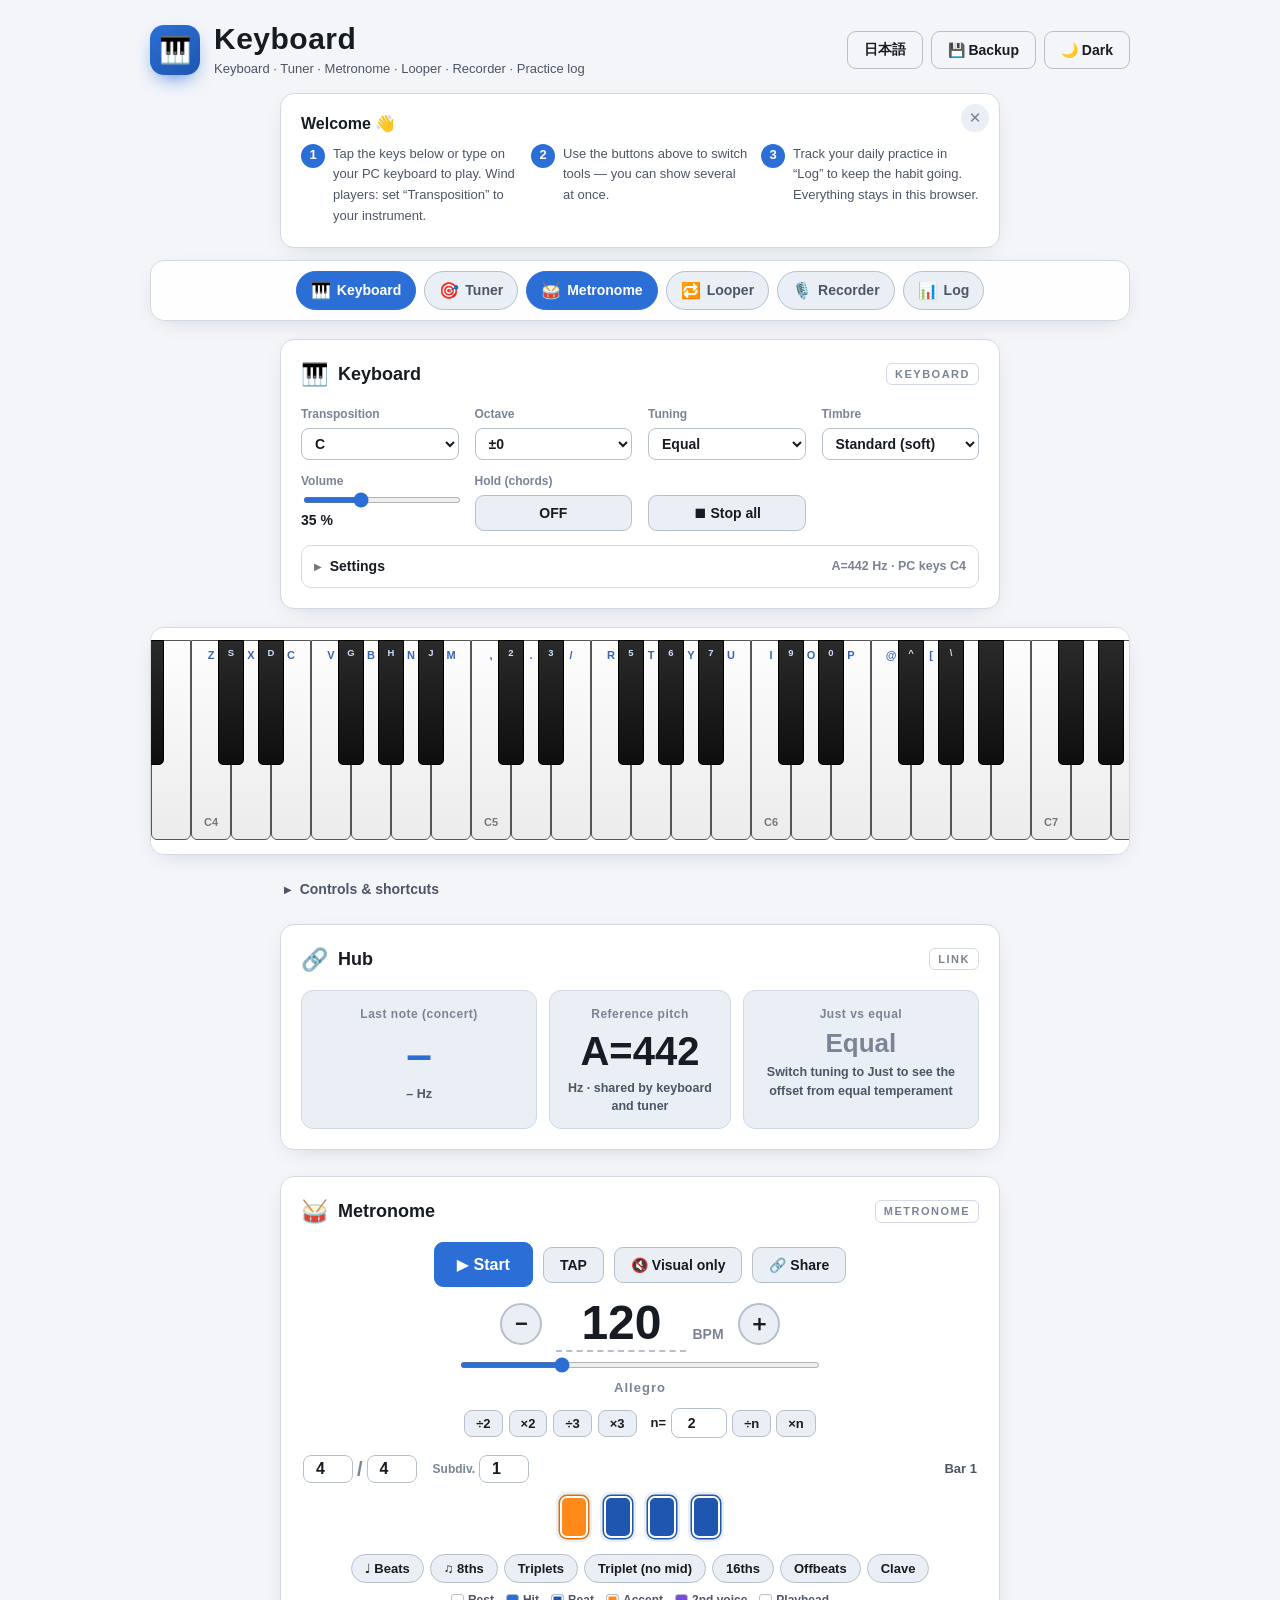
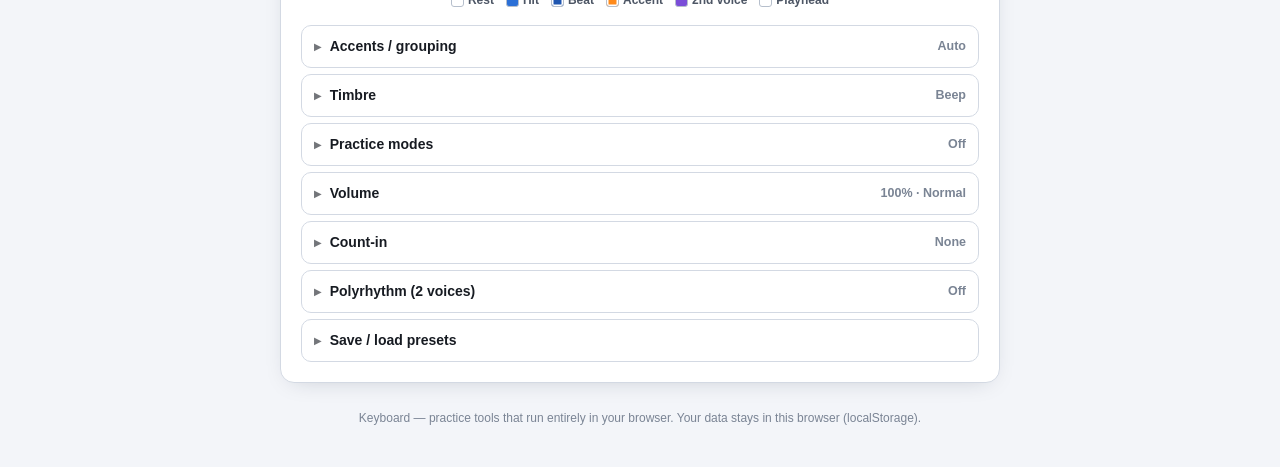
==== index.html @ b7467846 "Add first-run guide Co-Authored-By: Claude Opus 5 <noreply@anthropic.com>" ====
<!DOCTYPE html>
<html lang="ja">
<head>
<meta charset="UTF-8">
<meta name="viewport" content="width=device-width, initial-scale=1.0">
<title>Keyboard — 鍵盤・チューナー・メトロノーム 練習ツール</title>
<meta name="description" content="ブラウザだけで使える音楽練習ツール。鍵盤・チューナー・多機能メトロノーム・伴奏ループ・録音・練習記録がひとつに。">
<meta name="theme-color" content="#2b6fd6">
<link rel="manifest" href="manifest.json">
<link rel="icon" href="icon-192.png" type="image/png">
<link rel="apple-touch-icon" href="icon-192.png">
<meta name="apple-mobile-web-app-capable" content="yes">
<meta name="apple-mobile-web-app-title" content="Keyboard">
<!-- OGP：公開時は og:image / og:url を絶対URLに書き換えてください -->
<meta property="og:type" content="website">
<meta property="og:title" content="Keyboard — 鍵盤・チューナー・メトロノーム 練習ツール">
<meta property="og:description" content="ブラウザだけで使える音楽練習ツール。鍵盤・チューナー・多機能メトロノーム・伴奏ループ・録音・練習記録がひとつに。">
<meta property="og:image" content="og-image.png">
<meta name="twitter:card" content="summary_large_image">
<link rel="stylesheet" href="style.css">
<script src="i18n.js"></script>
</head>
<body>

<header class="app-head">
  <div class="brand">
    <div class="brand-mark">🎹</div>
    <div>
      <h1 class="brand-name">Keyboard</h1>
      <p class="brand-sub">鍵盤 · チューナー · メトロノーム · 伴奏ループ · 録音 · 練習記録</p>
    </div>
  </div>
  <div class="head-actions">
    <button id="langBtn" class="btn ghost" title="Language / 言語">EN</button>
    <button id="backupBtn" class="btn ghost" title="データの書き出し / 読み込み">💾 バックアップ</button>
    <button id="themeBtn" class="btn ghost" title="ライト / ダーク切替">🌙 テーマ</button>
  </div>
</header>

<dialog id="backupDlg" class="dlg">
  <div class="card-title"><span class="ico">💾</span>バックアップ</div>
  <p class="desc">設定・プリセット・伴奏ループ・練習記録・日記をJSONファイルに書き出し／読み込みできます。別のブラウザや端末への引っ越しに。<br>（録音した音声ファイルは含まれません）</p>
  <div class="row">
    <button id="bkExport" class="btn primary">⬇ 書き出し（JSON）</button>
    <label class="btn">⬆ 読み込み<input type="file" id="bkImport" accept="application/json,.json" hidden></label>
  </div>
  <p class="note" id="bkStatus"></p>
  <div class="row" style="justify-content:flex-end;margin-top:6px"><button id="bkClose" class="cbtn">閉じる</button></div>
</dialog>

<section class="card welcome" id="welcome" hidden>
  <button class="welcome-x" id="welcomeClose" title="閉じる">✕</button>
  <div class="welcome-title">はじめまして 👋</div>
  <div class="welcome-steps">
    <div class="welcome-step"><b>1</b><span>下の鍵盤を押すか、PCのキーを叩くと音が鳴ります。管楽器の人は「移調（管）」を自分の楽器に。</span></div>
    <div class="welcome-step"><b>2</b><span>上のボタンでツールを切り替え。複数を同時に表示できます。</span></div>
    <div class="welcome-step"><b>3</b><span>「記録」で毎日の練習を残すと、続けやすくなります。データはこのブラウザの中だけに保存されます。</span></div>
  </div>
</section>

<nav class="toolbar" id="tabbar" aria-label="表示するツール" title="複数のツールを同時に表示できます">
  <button class="tab active" data-tab="play"><span class="tab-ico">🎹</span>鍵盤</button>
  <button class="tab" data-tab="tune"><span class="tab-ico">🎯</span>チューナー</button>
  <button class="tab active" data-tab="metro"><span class="tab-ico">🥁</span>メトロノーム</button>
  <button class="tab" data-tab="loop"><span class="tab-ico">🔁</span>伴奏ループ</button>
  <button class="tab" data-tab="rec"><span class="tab-ico">🎙️</span>録音</button>
  <button class="tab" data-tab="track"><span class="tab-ico">📊</span>記録</button>
</nav>

<!-- ===================== 鍵盤 ===================== -->
<section class="tabpane active" data-pane="play">

  <div class="card">
    <div class="card-title"><span class="ico">🎹</span>鍵盤<span class="card-tag">Keyboard</span></div>
    <div class="controls">
      <div class="ctrl">
        <label for="transpose">移調（管）</label>
        <select id="transpose">
          <option value="0">C 管</option>
          <option value="-1">B 管</option>
          <option value="-2">Bb 管</option>
          <option value="-3">A 管</option>
          <option value="-4">Ab 管</option>
          <option value="-5">G 管</option>
          <option value="-6">F# 管</option>
          <option value="5">F 管</option>
          <option value="4">E 管</option>
          <option value="3">Eb 管</option>
          <option value="2">D 管</option>
          <option value="1">Db 管</option>
        </select>
      </div>
      <div class="ctrl">
        <label for="oct">オクターブ</label>
        <select id="oct">
          <option value="2">+2</option>
          <option value="1">+1</option>
          <option value="0" selected>±0</option>
          <option value="-1">−1</option>
          <option value="-2">−2</option>
        </select>
      </div>
      <div class="ctrl">
        <label for="temperament">音律</label>
        <select id="temperament">
          <option value="equal">平均律</option>
          <option value="just">純正律</option>
        </select>
      </div>
      <div class="ctrl" id="rootCtrl" hidden>
        <label>主音</label>
        <button id="rootBtn" class="btn">C</button>
      </div>
      <div class="ctrl">
        <label for="timbreSel">音色</label>
        <select id="timbreSel"></select>
      </div>
      <div class="ctrl">
        <label for="vol">音量</label>
        <input type="range" id="vol" min="0" max="100" step="1" value="35">
        <span class="val"><span id="volVal">35</span> %</span>
      </div>
      <div class="ctrl">
        <label>保持（和音）</label>
        <button id="holdBtn" class="btn">OFF</button>
      </div>
      <div class="ctrl">
        <label>&nbsp;</label>
        <button id="stopBtn" class="btn">⏹ 全部止める</button>
      </div>
    </div>

    <details class="sec" style="margin-top:14px">
      <summary>設定<span class="sec-sum" id="kbSettingSum"></span></summary>
      <div class="sec-body">
        <div class="controls">
          <div class="ctrl">
            <label for="pitch">基準ピッチ A</label>
            <input type="range" id="pitch" min="415" max="466" step="1" value="442">
            <span class="val"><span id="pitchVal">442</span> Hz</span>
          </div>
          <div class="ctrl">
            <label>鍵盤の大きさ</label>
            <div class="m-chips" id="keySize" style="justify-content:flex-start">
              <button class="chip" data-kw="30">小</button>
              <button class="chip sel" data-kw="40">中</button>
              <button class="chip" data-kw="50">大</button>
            </div>
          </div>
          <div class="ctrl">
            <label>PCキーの高さ（← →）</label>
            <div class="pc-shift">
              <button id="pcDown" class="btn">◀</button>
              <span class="val" id="pcBase">C4</span>
              <button id="pcUp" class="btn">▶</button>
            </div>
          </div>
          <div class="ctrl">
            <label>MIDI キーボード</label>
            <button id="midiBtn" class="btn">🎛 接続</button>
            <span class="midi-status" id="midiStatus"></span>
          </div>
        </div>
      </div>
    </details>
  </div>

  <div class="keyboard-wrap">
    <div class="keyboard" id="keyboard"></div>
  </div>

  <details class="help">
    <summary>操作方法とショートカット</summary>
    <div class="help-body">
      音域 A0〜C8。押した鍵は記譜音、鳴るのは選んだ管の実音。各鍵の上の文字＝PCキー。<br>
      <kbd>←</kbd><kbd>→</kbd> 1オクターブ移動　<kbd>↑</kbd><kbd>↓</kbd> 半音移動　<kbd>Space</kbd> サステイン　タッチは複数指で同時発音<br>
      <kbd>Enter</kbd> メトロノーム開始/停止　<kbd>Shift</kbd>+<kbd>Enter</kbd> タップ　<kbd>Shift</kbd>+<kbd>↑↓</kbd> テンポ±1　<kbd>Shift</kbd>+<kbd>←→</kbd> テンポ±10　<kbd>Shift</kbd>+<kbd>R</kbd> 録音<br>
      ※PCキーボードは同時押しの数に上限があります。クラスターは保持モードかスペースで。
    </div>
  </details>

  <div class="card">
    <div class="card-title"><span class="ico">🔗</span>練習ハブ<span class="card-tag">Link</span></div>
    <div class="hub-tiles">
      <div class="hub-tile hub-tile-note">
        <div class="hub-lab">いま弾いた音（実音）</div>
        <div class="hub-big" id="hubNote">–</div>
        <div class="hub-sub"><span id="hubHz">–</span> Hz</div>
      </div>
      <div class="hub-tile">
        <div class="hub-lab">基準ピッチ</div>
        <div class="hub-big">A=<span id="hubA">442</span></div>
        <div class="hub-sub">Hz ・ 鍵盤とチューナーで共通</div>
      </div>
      <div class="hub-tile hub-tile-cents" id="hubCentsTile">
        <div class="hub-lab">純正律 → 平均律との差</div>
        <div class="hub-big" id="hubCentsVal">平均律</div>
        <div class="hub-sub" id="hubCentsSub">音律を純正律にすると、平均律との差をここに表示</div>
      </div>
    </div>
  </div>

</section>

<!-- ===================== チューナー ===================== -->
<section class="tabpane" data-pane="tune">
  <div class="card">
    <div class="card-title"><span class="ico">🎯</span>チューナー<span class="card-tag">Tuner</span></div>
    <div class="row center">
      <button id="tunerBtn" class="btn big primary">🎤 チューナー開始</button>
      <span id="tunerStatus" class="status"></span>
    </div>

    <div class="tuner-display" id="tunerDisplay" hidden style="margin-top:14px">
      <div class="lcd">
        <div class="lcd-top">
          <span class="lcd-flat" id="tFlat">♭</span>
          <span class="lcd-note-wrap">
            <span class="lcd-note" id="tNote">–</span><span class="lcd-oct" id="tOct"></span>
          </span>
          <span class="lcd-sharp" id="tSharp">♯</span>
        </div>

        <div class="lcd-meter">
          <svg viewBox="0 0 300 165" aria-hidden="true">
            <line class="tick major" data-c="-50" x1="54.7" y1="95.0" x2="39.1" y2="86.0"/>
            <line class="tick" data-c="-45" x1="54.5" y1="80.6" x2="46.4" y2="74.8"/>
            <line class="tick" data-c="-40" x1="62.3" y1="71.0" x2="54.9" y2="64.4"/>
            <line class="tick" data-c="-35" x1="71.0" y1="62.3" x2="64.4" y2="54.9"/>
            <line class="tick" data-c="-30" x1="80.6" y1="54.5" x2="74.8" y2="46.4"/>
            <line class="tick major" data-c="-25" x1="95.0" y1="54.7" x2="86.0" y2="39.1"/>
            <line class="tick" data-c="-20" x1="102.0" y1="42.2" x2="97.9" y2="33.1"/>
            <line class="tick" data-c="-15" x1="113.5" y1="37.8" x2="110.4" y2="28.3"/>
            <line class="tick" data-c="-10" x1="125.5" y1="34.6" x2="123.4" y2="24.8"/>
            <line class="tick" data-c="-5" x1="137.7" y1="32.6" x2="136.6" y2="22.7"/>
            <line class="tick center" data-c="0" x1="150.0" y1="40.0" x2="150.0" y2="22.0"/>
            <line class="tick" data-c="5" x1="162.3" y1="32.6" x2="163.4" y2="22.7"/>
            <line class="tick" data-c="10" x1="174.5" y1="34.6" x2="176.6" y2="24.8"/>
            <line class="tick" data-c="15" x1="186.5" y1="37.8" x2="189.6" y2="28.3"/>
            <line class="tick" data-c="20" x1="198.0" y1="42.2" x2="202.1" y2="33.1"/>
            <line class="tick major" data-c="25" x1="205.0" y1="54.7" x2="214.0" y2="39.1"/>
            <line class="tick" data-c="30" x1="219.4" y1="54.5" x2="225.2" y2="46.4"/>
            <line class="tick" data-c="35" x1="229.0" y1="62.3" x2="235.6" y2="54.9"/>
            <line class="tick" data-c="40" x1="237.7" y1="71.0" x2="245.1" y2="64.4"/>
            <line class="tick" data-c="45" x1="245.5" y1="80.6" x2="253.6" y2="74.8"/>
            <line class="tick major" data-c="50" x1="245.3" y1="95.0" x2="260.9" y2="86.0"/>

            <text class="lcd-scalelabel" x="28.8" y="83.0" text-anchor="middle">-50</text>
            <text class="lcd-scalelabel" x="80.0" y="31.8" text-anchor="middle">-25</text>
            <text class="lcd-scalelabel" x="150.0" y="13.0" text-anchor="middle">0</text>
            <text class="lcd-scalelabel" x="220.0" y="31.8" text-anchor="middle">+25</text>
            <text class="lcd-scalelabel" x="271.2" y="83.0" text-anchor="middle">+50</text>

            <!-- 純正律マーカー：長3度(-13.7¢) / 短3度(+15.6¢) -->
            <polygon class="lcd-tri" points="113.0,24.3 116.0,13.4 104.5,16.8"/>
            <polygon class="lcd-tri" points="192.2,26.0 200.9,18.8 189.6,14.9"/>
            <text class="lcd-trilabel" x="99" y="10" text-anchor="middle">3</text>
            <text class="lcd-trilabel" x="205" y="12" text-anchor="middle">♭3</text>

            <line class="lcd-needle" id="tNeedle" x1="150" y1="150" x2="150" y2="46"
                  style="transform-origin:150px 150px; transform:rotate(0deg);"/>
            <circle class="lcd-pivot" cx="150" cy="150" r="5.5"/>
          </svg>
        </div>

        <div class="lcd-zero" id="tZero">▲</div>

        <div class="lcd-bottom">
          <span class="lcd-cents" id="tCents">±0¢</span>
          <span class="lcd-hz" id="tHz">– Hz</span>
          <span class="lcd-ref">A=<span id="tRef">442</span></span>
        </div>
      </div>
    </div>

    <div class="drone" title="実音（コンサートピッチ・現在の音律）で鳴り続けます。マイクと併用するときはイヤホン推奨">
      <span class="sub-label">ドローン</span>
      <select id="drNote">
        <option value="0">C</option><option value="1">Db</option><option value="2">D</option><option value="3">Eb</option>
        <option value="4">E</option><option value="5">F</option><option value="6">F#</option><option value="7">G</option>
        <option value="8">Ab</option><option value="9" selected>A</option><option value="10">Bb</option><option value="11">B</option>
      </select>
      <select id="drOct">
        <option value="2">2</option><option value="3">3</option><option value="4" selected>4</option><option value="5">5</option><option value="6">6</option>
      </select>
      <button id="drBtn" class="btn">▶ ドローン</button>
      <input type="range" id="drVol" min="0" max="100" value="30" style="width:90px" aria-label="ドローン音量"><span id="drVolVal" class="num sub-label">30%</span>
    </div>

    <details class="sec" id="ltSec" style="margin-top:14px">
      <summary>ロングトーン練習<span class="sec-sum" id="ltSum">オフ</span></summary>
      <div class="sec-body">
        <div class="row">
          <button id="ltBtn" class="btn">▶ ロングトーン計測</button>
          <label class="check">合格範囲 ±<input type="number" id="ltTol" class="m-num sm" min="1" max="30" value="5">¢</label>
        </div>
        <div class="lt-live">
          <div class="lt-stat"><div class="lt-lab">音</div><div class="lt-val" id="ltNote">–</div></div>
          <div class="lt-stat"><div class="lt-lab">保持</div><div class="lt-val"><span id="ltDur">0.0</span><small>秒</small></div></div>
          <div class="lt-stat"><div class="lt-lab">範囲内</div><div class="lt-val"><span id="ltIn">0.0</span><small>秒</small></div></div>
          <div class="lt-stat"><div class="lt-lab">安定度</div><div class="lt-val"><span id="ltPct">–</span><small>%</small></div></div>
        </div>
        <canvas id="ltCanvas" class="lt-canvas" height="150"></canvas>
        <p class="note">音を伸ばすと自動で計測、音が切れると1回分として記録（1秒未満は無視）。</p>
        <div class="row" style="justify-content:space-between;margin-top:12px">
          <span class="section-title" style="margin:0">最近の結果</span>
          <button id="ltClear" class="cbtn">結果を消す</button>
        </div>
        <div class="lt-list" id="ltList"></div>
      </div>
    </details>
  </div>
</section>

<!-- ===================== メトロノーム ===================== -->
<section class="tabpane active" data-pane="metro">
  <div class="card">
    <div class="card-title"><span class="ico">🥁</span>メトロノーム<span class="card-tag">Metronome</span></div>
    <div class="row center">
      <button id="metroBtn" class="btn big primary">▶ 開始</button>
      <button id="tapBtn" class="btn">TAP</button>
      <button id="muteBtn" class="btn" title="音を消してプレイヘッドだけ表示">🔇 視覚のみ</button>
      <button id="shareBtn" class="btn" title="テンポ・拍子・リズムをURLにして共有">🔗 共有</button>
    </div>

    <div class="m-top">
      <div class="m-tempo-wrap">
        <button class="mbtn" id="tempoDown" aria-label="テンポを下げる">−</button>
        <div class="m-tempo">
          <input type="number" id="mTempoIn" min="0.01" max="100000" step="0.01" value="120" class="m-tempo-input" aria-label="テンポ">
          <small>BPM</small>
        </div>
        <button class="mbtn" id="tempoUp" aria-label="テンポを上げる">＋</button>
      </div>
      <input type="range" id="tempoSlider" min="15" max="400" value="120" aria-label="テンポスライダー">
      <div class="m-tempo-name" id="mTempoName">Allegro</div>
      <div class="m-calc">
        <button class="cbtn" data-mul="0.5">÷2</button>
        <button class="cbtn" data-mul="2">×2</button>
        <button class="cbtn" data-mul="0.333333">÷3</button>
        <button class="cbtn" data-mul="3">×3</button>
        <span class="m-calc-custom">
          n=<input type="number" id="calcN" min="0.01" max="100" step="0.01" value="2" class="m-num sm">
          <button class="cbtn" id="calcDiv">÷n</button>
          <button class="cbtn" id="calcMul">×n</button>
        </span>
      </div>
    </div>

    <div class="mg-head">
      <span class="mg-sig">
        <input type="number" id="beatN" min="1" max="64" value="4" class="m-num sm" aria-label="拍子（分子）"><span class="m-slash">/</span>
        <input type="number" id="beatD" min="1" max="64" value="4" class="m-num sm" aria-label="拍子（分母）">
        <span class="mg-sub">分割 <input type="number" id="subSel" min="1" max="32" value="1" class="m-num sm" aria-label="1拍の分割"></span>
      </span>
      <span class="mg-barcount" id="mgBar">小節 1</span>
    </div>
    <div class="m-grid" id="mGrid" title="セルをタップ：休み → 鳴る → アクセント → 休み"></div>
    <div class="m-grid m-grid-poly" id="mGridPoly" hidden></div>
    <div class="m-chips" id="mChips">
      <button class="chip" data-p="beat">♩ 拍のみ</button>
      <button class="chip" data-p="eighth">♫ 8分</button>
      <button class="chip" data-p="triplet">3連</button>
      <button class="chip" data-p="tripletmid">3連中抜き</button>
      <button class="chip" data-p="sixteenth">16分</button>
      <button class="chip" data-p="offbeat">裏打ち</button>
      <button class="chip" data-p="clave">シンコペ</button>
    </div>
    <div class="mg-legend">
      <span><i class="lg-off"></i>休み</span>
      <span><i class="lg-on"></i>鳴る</span>
      <span><i class="lg-head"></i>拍頭</span>
      <span><i class="lg-acc"></i>アクセント</span>
      <span><i class="lg-poly"></i>第2声</span>
      <span><i class="lg-play"></i>再生位置</span>
    </div>

    <div class="sec-list">
      <details class="sec">
        <summary>アクセント / 変拍子<span class="sec-sum" id="sumAccent">自動</span></summary>
        <div class="sec-body">
          <div class="row center">
            <span class="sub-label">グルーピング</span>
            <input type="text" id="groupIn" placeholder="例: 3+2+2" class="m-text">
            <button class="cbtn" id="groupApply">適用</button>
          </div>
          <p class="note">数字を + でつなぐと、その拍数ごとの頭がアクセントになります（合計＝拍子の分子）。</p>
        </div>
      </details>

      <details class="sec">
        <summary>音色<span class="sec-sum" id="sumSound">ビープ</span></summary>
        <div class="sec-body">
          <div class="row center"><label>音色 <select id="voiceSel"></select></label></div>
        </div>
      </details>

      <details class="sec">
        <summary>練習モード<span class="sec-sum" id="sumPractice">オフ</span></summary>
        <div class="sec-body">
          <div class="row center">
            <label>ギャップ（無音小節）
              <select id="gapSel">
                <option value="off" selected>なし</option>
                <option value="alt">1小節おきに無音</option>
                <option value="31">3小節鳴らして1小節無音</option>
                <option value="rand">ランダム無音</option>
              </select>
            </label>
          </div>
          <div class="row center">
            <label class="check"><input type="checkbox" id="trainerOn"> テンポトレーナー：</label>
            <input type="number" id="trainerBars" min="1" max="32" value="4" class="m-num sm"><span class="m-unit">小節ごとに</span>
            <input type="number" id="trainerStep" min="1" max="20" value="5" class="m-num sm"><span class="m-unit">BPM 上げる</span>
          </div>
        </div>
      </details>

      <details class="sec">
        <summary>音量<span class="sec-sum" id="sumVol">100%</span></summary>
        <div class="sec-body">
          <div class="vb-row" data-k="master">
            <span class="vb-swatch vb-master">◎</span>
            <span class="vb-name">全体</span>
            <input type="range" id="volSlider" min="0" max="200" value="100">
            <span id="mVolVal" class="vb-val">100%</span>
          </div>
          <div class="row center" style="margin-top:12px"><span class="sub-label">アクセント・拍・分割のバランス</span></div>
          <div class="m-chips" id="vbPresets" style="margin-top:6px">
            <button class="chip sel" data-vp="normal">標準</button>
            <button class="chip" data-vp="flat">フラット</button>
            <button class="chip" data-vp="accent">アクセント強調</button>
            <button class="chip" data-vp="subq">裏を弱く</button>
          </div>
        </div>
      </details>

      <details class="sec">
        <summary>カウントイン<span class="sec-sum" id="sumCount">なし</span></summary>
        <div class="sec-body">
          <div class="row center">
            <label class="check"><input type="checkbox" id="countInOn"> 開始前に</label>
            <input type="number" id="countInBars" min="1" max="4" value="1" class="m-num sm"><span class="m-unit">小節カウントする</span>
          </div>
        </div>
      </details>

      <details class="sec">
        <summary>ポリリズム（2声）<span class="sec-sum" id="sumPoly">オフ</span></summary>
        <div class="sec-body">
          <div class="row center">
            <label class="check"><input type="checkbox" id="polyOn"> 第2声を重ねる</label>
            <span class="sub-label">1拍を</span>
            <input type="number" id="polyDiv" min="1" max="32" value="3" class="m-num sm"><span class="m-unit">等分</span>
            <span class="m-poly-hint" id="polyHint">→ 3 : 1</span>
          </div>
          <p class="note">例：3:2 なら分割を2、第2声を3に。</p>
        </div>
      </details>

      <details class="sec">
        <summary>設定の保存・呼び出し<span class="sec-sum" id="sumPreset"></span></summary>
        <div class="sec-body">
          <div class="row center">
            <input type="text" id="presetName" placeholder="プリセット名" class="m-text">
            <button class="cbtn" id="presetSave">保存</button>
          </div>
          <div class="preset-list" id="presetList"></div>
          <p class="note" id="presetNote">テンポ・拍子・グリッド・音色・音量・各モードをまとめて保存します。</p>
        </div>
      </details>
    </div>
  </div>
</section>

<!-- ===================== 伴奏ループ ===================== -->
<section class="tabpane" data-pane="loop">
  <div class="card">
    <div class="card-title"><span class="ico">🔁</span>伴奏ループ<span class="card-tag">Loop</span></div>

    <div class="row">
      <button id="lpRecBtn" class="btn big primary">● 録音</button>
      <button id="lpDubBtn" class="btn big" disabled title="再生しながら次のループ頭から1周ぶん録音し、別トラックとして重ねます">＋ 重ね録り</button>
      <button id="lpPlayBtn" class="btn big" disabled>▶ ループ再生</button>
      <button id="lpClearBtn" class="cbtn" disabled>クリア</button>
    </div>
    <div class="row" style="margin-top:10px">
      <label class="check">長さ <input type="number" id="lpBars" min="1" max="32" value="4" class="m-num sm"><span class="m-unit">小節</span></label>
      <label class="check">拍子 <span id="lpSig" class="lp-sig">4/4</span></label>
      <label class="check"><input type="checkbox" id="lpCountIn" checked> カウントイン</label>
      <label class="check"><input type="checkbox" id="lpMetroOn" checked> リズムも鳴らす</label>
    </div>

    <div class="lp-status" id="lpStatus">メトロノームのテンポで鍵盤を弾いて記録し、ループ再生します。テンポは後から変えられます。</div>
    <div class="lp-meter"><div class="lp-meter-fill" id="lpMeter"></div><span class="lp-meter-lab" id="lpMeterLab"></span></div>
    <div class="lp-tracks" id="lpTracks"></div>

    <details class="sec" style="margin-top:14px">
      <summary>保存・呼び出し</summary>
      <div class="sec-body">
        <div class="lp-save-row">
          <input type="text" id="lpSaveName" placeholder="名前を付けて保存（例：Cメジャー 4小節）" class="m-text">
          <button class="cbtn" id="lpSaveBtn" disabled>保存</button>
        </div>
        <div class="preset-list" id="lpSaveList"></div>
      </div>
    </details>
  </div>
</section>

<!-- ===================== 録音 ===================== -->
<section class="tabpane" data-pane="rec">
  <div class="card">
    <div class="card-title"><span class="ico">🎙️</span>録音<span class="card-tag">Record</span></div>
    <div class="row">
      <button id="recBtn" class="btn big primary">● 録音開始</button>
      <span id="recTime" class="rec-time">00:00</span>
      <label class="check"><input type="checkbox" id="recMic" checked> マイク</label>
      <label class="check"><input type="checkbox" id="recApp" checked> アプリ音</label>
    </div>
    <p class="note" id="recNote">録音はこのブラウザ内に保存され、リロードしても残ります。</p>
    <div class="rec-list" id="recList"></div>
  </div>
</section>

<section class="tabpane" data-pane="track">

  <!-- ===== 今日 ===== -->
  <div class="card">
    <div class="card-title"><span class="ico">📊</span>練習記録<span class="card-tag">Today</span></div>

    <div class="lg-next" id="lgNextBox" hidden>
      <span class="lg-next-lab">前回の課題</span>
      <span class="lg-next-text" id="lgNextText"></span>
      <button class="cbtn" id="lgNextToMenu">メニューに入れる</button>
    </div>

    <div class="lg-today">
      <div class="goal-ring">
        <svg viewBox="0 0 120 120" aria-hidden="true">
          <defs>
            <linearGradient id="goalGrad" x1="0" y1="0" x2="1" y2="1">
              <stop offset="0" stop-color="#2b6fd6"/>
              <stop offset="1" stop-color="#1e9e57"/>
            </linearGradient>
          </defs>
          <circle class="gr-bg" cx="60" cy="60" r="52"/>
          <circle class="gr-min" id="goalMinArc" cx="60" cy="60" r="52"/>
          <circle class="gr-fg" id="goalArc" cx="60" cy="60" r="52"/>
          <line class="gr-mark" id="goalMinMark" x1="60" y1="3" x2="60" y2="13"/>
        </svg>
        <div class="goal-center">
          <div class="goal-today"><span id="logToday">0</span></div>
          <div class="goal-unit">分 / 今日</div>
          <div class="goal-of">目標 <span id="goalShow">30</span>分</div>
        </div>
      </div>
      <div class="lg-side">
        <div id="cheer" class="cheer"></div>
        <div class="lg-line">
          🔥 <b id="logStreak">0</b>日連続 ・ 今週 <b id="lgWeekOf">0/5日</b>
          <span class="lg-line-sub">・ <span id="lgWeekStreak">0</span>週連続 ・ 最低ライン <span id="minGoalShow">5</span>分 ・ 通算 <span id="logTotal">0</span>分</span>
        </div>
        <div class="lg-timer">
          <button id="logBtn" class="btn big primary">▶ 練習開始</button>
          <span id="logElapsed" class="rec-time">00:00</span>
          <span id="lgCurName" class="lg-curname"></span>
          <select id="lgCurItem" hidden><option value="">（項目なし）</option></select>
        </div>
        <div class="lg-links">
          <button id="logManual" class="lnk">手動で分を追加</button>
          <button id="lgRestBtn" class="lnk" title="週に1回まで。連続記録が途切れません">今日は休息日にする</button>
        </div>
      </div>
    </div>

    <!-- 今日のメニュー -->
    <div class="lg-sec-head">
      <span class="lg-sec-title">今日のメニュー</span>
      <span class="lg-menu-prog" id="lgMenuProg"></span>
    </div>
    <div class="lg-menu" id="lgMenu"></div>
    <button class="lnk" id="lgMenuAddBtn">＋ 項目を追加</button>
    <div class="lg-menu-add" id="lgMenuAddForm" hidden>
      <input type="text" id="lgMenuName" class="m-text" maxlength="24" placeholder="項目（例：ロングトーン）">
      <input type="number" id="lgMenuMin" class="m-num sm" min="1" max="300" value="10"><span class="m-unit">分</span>
      <button id="lgMenuAdd" class="cbtn">追加</button>
      <label class="check"><input type="checkbox" id="lgMenuTpl" checked> 毎日</label>
    </div>

    <details class="sec" style="margin-top:14px">
      <summary>設定<span class="sec-sum" id="lgGoalSum"></span></summary>
      <div class="sec-body">
        <div class="lg-goal-row">
          <div class="lg-goal-lab">最低ライン<small>「これだけはやる」の量</small></div>
          <div class="m-chips" id="minChips">
            <button class="chip mchip" data-min="3">3分</button>
            <button class="chip mchip" data-min="5">5分</button>
            <button class="chip mchip" data-min="10">10分</button>
            <button class="chip mchip" data-min="15">15分</button>
          </div>
        </div>
        <div class="lg-goal-row">
          <div class="lg-goal-lab">1日の目標<small>調子がいい日に届かせたい量</small></div>
          <div class="m-chips">
            <button class="chip gchip" data-goal="15">15分</button>
            <button class="chip gchip" data-goal="30">30分</button>
            <button class="chip gchip" data-goal="45">45分</button>
            <button class="chip gchip" data-goal="60">60分</button>
            <span class="goal-custom-row">
              <input type="number" id="goalCustom" min="1" max="600" class="goal-input" placeholder="自由">
              <span class="goal-input-unit">分</span>
              <button id="goalSetBtn" class="cbtn">設定</button>
            </span>
          </div>
        </div>
        <div class="lg-goal-row">
          <div class="lg-goal-lab">週に何日<small>毎日でなくてOK</small></div>
          <div class="m-chips" id="weekChips">
            <button class="chip wchip" data-w="3">3日</button>
            <button class="chip wchip" data-w="4">4日</button>
            <button class="chip wchip" data-w="5">5日</button>
            <button class="chip wchip" data-w="6">6日</button>
            <button class="chip wchip" data-w="7">7日</button>
          </div>
        </div>
        <div class="lg-goal-row">
          <label class="check"><input type="checkbox" id="logAuto" checked> 音を鳴らしたら自動で計測開始</label>
        </div>
      </div>
    </details>
  </div>

  <!-- ===== これまで ===== -->
  <div class="card">
    <div class="card-title"><span class="ico">📈</span>これまで<span class="card-tag">Progress</span></div>

    <div class="lg-week" id="lgWeek"></div>

    <div class="lg-level">
      <div class="lg-level-head"><b id="lgLevel">Lv.1</b><span id="lgLevelHours">通算 0.0 時間</span><span id="lgLevelNext" class="lg-level-next"></span></div>
      <div class="lg-level-bar"><i id="lgLevelBar"></i></div>
    </div>

    <div class="lg-heat" id="lgHeat"></div>

    <details class="sec" style="margin-top:14px">
      <summary>くわしい統計</summary>
      <div class="sec-body"><div class="lg-summary" id="lgSummary"></div></div>
    </details>
    <details class="sec">
      <summary>実績バッジ<span class="sec-sum" id="badgeSum"></span></summary>
      <div class="sec-body"><div class="badge-shelf" id="badgeShelf"></div></div>
    </details>
    <details class="sec">
      <summary>自分で作る目標<span class="sec-sum" id="cgoalSum"></span></summary>
      <div class="sec-body">
        <div class="cgoal-list" id="cgoalList"></div>
        <div class="cgoal-add">
          <div class="cgoal-add-row1">
            <input type="text" id="cgIcon" class="cg-icon-in" maxlength="2" placeholder="🎵">
            <input type="text" id="cgName" class="cg-name-in" maxlength="20" placeholder="目標の名前（例：発表会の曲を通す）">
          </div>
          <div class="cgoal-add-row2">
            <select id="cgType" class="cg-type">
              <option value="total">通算</option>
              <option value="streak">連続日数</option>
              <option value="day">1日の練習</option>
              <option value="days">練習した日数</option>
              <option value="manual">自分でチェック（手動達成）</option>
            </select>
            <input type="number" id="cgTarget" min="1" class="cg-target" placeholder="数値">
            <span id="cgUnit" class="cg-unit">分</span>
            <button id="cgAdd" class="cbtn">＋作成</button>
          </div>
        </div>
      </div>
    </details>
  </div>

  <!-- ===== 振り返り ===== -->
  <div class="card">
    <div class="card-title"><span class="ico">📓</span>振り返り<span class="card-tag">Reflect</span></div>
    <div class="diary-edit">
      <div class="diary-date-row">
        <input type="date" id="diaryDate" class="m-text">
        <div class="mood-pick" id="diaryMoodPick">
          <button class="mood" data-m="😄" title="好調">😄</button>
          <button class="mood" data-m="🙂" title="まあまあ">🙂</button>
          <button class="mood" data-m="😐" title="ふつう">😐</button>
          <button class="mood" data-m="😣" title="苦戦">😣</button>
        </div>
        <input type="hidden" id="diaryMood" value="">
      </div>
      <input type="text" id="diaryWin" class="rf-in" maxlength="80" placeholder="✅ できたこと（例：Bbのロングトーンが±5¢に入った）">
      <input type="text" id="diaryNext" class="rf-in" maxlength="80" placeholder="🎯 次の課題（例：Fの高音の音程を安定させる）">
      <textarea id="diaryText" class="diary-text" placeholder="📝 メモ（自由）"></textarea>
      <div class="diary-actions">
        <span id="diaryStatus" class="diary-status"></span>
        <button id="diarySave" class="cbtn">保存</button>
      </div>
    </div>
    <div class="diary-list" id="diaryList"></div>
  </div>

</section>

<footer class="foot">Keyboard — ブラウザだけで動く練習ツール。データはこのブラウザ内（localStorage）にだけ保存されます。</footer>


<script src="core.js"></script>
<script src="keyboard.js"></script>
<script src="tuner.js"></script>
<script src="metronome.js"></script>
<script src="looper.js"></script>
<script src="recorder.js"></script>
<script src="log.js"></script>
<script src="app.js"></script>
</body>
</html>
---- style.css ----
/* ============================================================
   Keyboard — 練習ツール  スタイルシート
   誰でも見やすいことを最優先：大きめ文字・高コントラスト・
   ライト/ダーク両対応・装飾は最小限
   ============================================================ */

:root {
  --bg: #f3f5f9;
  --surface: #ffffff;
  --surface-2: #eaeef5;
  --surface-3: #dde3ec;
  --text: #171b22;
  --text-2: #4d5665;
  --muted: #7a8494;
  --border: #d3d9e3;
  --border-strong: #b6bfcc;

  --primary: #2b6fd6;
  --primary-2: #1f56b0;
  --primary-soft: #dfeaff;
  --on-primary: #ffffff;

  --accent: #ff8a1a;
  --accent-2: #e06e05;
  --accent-soft: #ffe6cc;

  --success: #1e9e57;
  --success-soft: #d9f4e3;
  --danger: #d93a3a;
  --danger-soft: #fde2e2;
  --warn: #e0a13a;
  --purple: #7a4dd8;
  --purple-soft: #e7dcff;
  --playhead: #ffd21f;

  --key-white: #fdfdfd;
  --key-white-2: #ececec;
  --key-black: #2a2a2a;
  --key-black-2: #0e0e0e;

  --lcd-bg: #eef3f8;
  --lcd-text: #171b22;

  --radius: 14px;
  --radius-sm: 9px;
  --shadow: 0 6px 24px -12px rgba(20, 30, 50, .25);
  --font: "Helvetica Neue", Arial, "Hiragino Kaku Gothic ProN", "Hiragino Sans",
          "Noto Sans JP", "Yu Gothic UI", Meiryo, system-ui, sans-serif;
  --font-num: "Helvetica Neue", Arial, system-ui, sans-serif;
}

/* ダークテーマ（OS設定に追従／ボタンで手動切替） */
@media (prefers-color-scheme: dark) {
  :root:not([data-theme="light"]) {
    --bg: #0f1218;
    --surface: #1a1f29;
    --surface-2: #232a36;
    --surface-3: #2d3542;
    --text: #eaeef6;
    --text-2: #b6bfcd;
    --muted: #8a94a5;
    --border: #2f3846;
    --border-strong: #465162;
    --primary: #6ea8fe;
    --primary-2: #4d86e6;
    --primary-soft: #1f3050;
    --on-primary: #0b1220;
    --accent: #ff9a3a;
    --accent-2: #ff8a1a;
    --accent-soft: #4a3010;
    --success: #4fd48a;
    --success-soft: #16382a;
    --danger: #ff6b6b;
    --danger-soft: #4a1c1c;
    --purple: #a688ff;
    --purple-soft: #2f2650;
    --lcd-bg: #121722;
    --lcd-text: #eaeef6;
    --shadow: 0 10px 30px -14px rgba(0, 0, 0, .7);
  }
}
:root[data-theme="dark"] {
  --bg: #0f1218;
  --surface: #1a1f29;
  --surface-2: #232a36;
  --surface-3: #2d3542;
  --text: #eaeef6;
  --text-2: #b6bfcd;
  --muted: #8a94a5;
  --border: #2f3846;
  --border-strong: #465162;
  --primary: #6ea8fe;
  --primary-2: #4d86e6;
  --primary-soft: #1f3050;
  --on-primary: #0b1220;
  --accent: #ff9a3a;
  --accent-2: #ff8a1a;
  --accent-soft: #4a3010;
  --success: #4fd48a;
  --success-soft: #16382a;
  --danger: #ff6b6b;
  --danger-soft: #4a1c1c;
  --purple: #a688ff;
  --purple-soft: #2f2650;
  --lcd-bg: #121722;
  --lcd-text: #eaeef6;
  --shadow: 0 10px 30px -14px rgba(0, 0, 0, .7);
}

/* ---------- ベース ---------- */
* { box-sizing: border-box; }
[hidden] { display: none !important; }
html { -webkit-text-size-adjust: 100%; }
body {
  margin: 0;
  font-family: var(--font);
  font-size: 15px;
  line-height: 1.5;
  background: var(--bg);
  color: var(--text);
  min-height: 100vh;
  padding: 0 16px 40px;
}
button, input, select, textarea { font-family: inherit; font-size: inherit; color: inherit; }
button { cursor: pointer; }
h1, h2, h3 { margin: 0; }
.num { font-variant-numeric: tabular-nums; }

/* ---------- ヘッダー ---------- */
.app-head {
  max-width: 980px; margin: 0 auto; padding: 22px 0 8px;
  display: flex; align-items: center; justify-content: space-between; gap: 12px; flex-wrap: wrap;
}
.brand { display: flex; align-items: center; gap: 14px; }
.brand-mark {
  width: 50px; height: 50px; border-radius: 14px; flex: none;
  display: grid; place-items: center; font-size: 26px;
  background: linear-gradient(145deg, var(--primary), var(--primary-2));
  box-shadow: 0 8px 20px -8px var(--primary);
}
.brand-name { font-size: 30px; font-weight: 800; letter-spacing: .5px; line-height: 1.1; }
.brand-sub { margin: 4px 0 0; font-size: 13px; color: var(--text-2); }
.head-actions { display: flex; gap: 8px; }

/* ---------- 初回案内 ---------- */
.welcome { max-width: 980px; width: auto; margin: 6px auto 12px; position: relative; padding: 16px 44px 16px 20px; }
.welcome-x { position: absolute; top: 10px; right: 10px; border: none; background: var(--surface-2); color: var(--muted); width: 28px; height: 28px; border-radius: 50%; cursor: pointer; font-weight: 800; }
.welcome-title { font-size: 16px; font-weight: 800; margin-bottom: 8px; }
.welcome-steps { display: grid; grid-template-columns: repeat(3, 1fr); gap: 12px; }
.welcome-step { display: flex; gap: 8px; align-items: flex-start; font-size: 13px; line-height: 1.6; color: var(--text-2); }
.welcome-step b { flex: none; width: 24px; height: 24px; border-radius: 50%; background: var(--primary); color: var(--on-primary); display: grid; place-items: center; font-size: 13px; }
@media (max-width: 640px) { .welcome-steps { grid-template-columns: 1fr; } }

/* ---------- ツール表示トグル（複数同時表示） ---------- */
.toolbar {
  position: sticky; top: 0; z-index: 50;
  max-width: 980px; margin: 8px auto 6px; padding: 10px 12px;
  display: flex; align-items: center; justify-content: center; gap: 8px; flex-wrap: wrap;
  background: color-mix(in srgb, var(--surface) 88%, transparent);
  backdrop-filter: blur(10px); -webkit-backdrop-filter: blur(10px);
  border: 1px solid var(--border); border-radius: var(--radius);
  box-shadow: var(--shadow);
}
.toolbar-lab { font-size: 12px; font-weight: 700; color: var(--muted); margin-right: 4px; }
.tab {
  display: inline-flex; align-items: center; gap: 6px;
  padding: 9px 14px; border-radius: 999px;
  border: 1.5px solid var(--border-strong); background: var(--surface-2); color: var(--text-2);
  font-size: 14px; font-weight: 700; transition: background .12s, color .12s, transform .06s;
}
.tab:hover { background: var(--surface-3); }
.tab:active { transform: translateY(1px); }
.tab.active { background: var(--primary); border-color: var(--primary); color: var(--on-primary); }
.tab .tab-ico { font-size: 16px; }
.toolbar { margin-bottom: 18px; }

/* ---------- パネル ---------- */
.tabpane { display: none; }
.tabpane.active { display: flex; flex-direction: column; align-items: center; gap: 18px; margin-bottom: 26px; }
.card {
  width: min(720px, 100%);
  background: var(--surface); border: 1px solid var(--border); border-radius: var(--radius);
  box-shadow: var(--shadow); padding: 18px 20px 20px; position: relative;
}
.card-title {
  display: flex; align-items: center; gap: 10px; margin-bottom: 14px;
  font-size: 18px; font-weight: 800;
}
.card-title .ico { font-size: 22px; }
.card-tag {
  margin-left: auto; font-size: 11px; font-weight: 800; letter-spacing: 1.5px; text-transform: uppercase;
  color: var(--muted); border: 1px solid var(--border); border-radius: 6px; padding: 2px 8px;
}
.desc { font-size: 13px; color: var(--text-2); line-height: 1.6; margin: 0 0 12px; }
.note { font-size: 12.5px; color: var(--muted); line-height: 1.6; margin-top: 8px; }
.row { display: flex; align-items: center; gap: 10px; flex-wrap: wrap; }
.row.center { justify-content: center; }
.row + .row { margin-top: 10px; }
.sub-label { font-size: 12px; font-weight: 800; color: var(--muted); letter-spacing: .5px; }

/* ---------- ボタン ---------- */
.btn {
  display: inline-flex; align-items: center; justify-content: center; gap: 6px;
  padding: 9px 16px; border-radius: var(--radius-sm);
  border: 1.5px solid var(--border-strong); background: var(--surface-2); color: var(--text);
  font-size: 14px; font-weight: 700; transition: background .12s, transform .06s, filter .12s;
}
.btn:hover { background: var(--surface-3); }
.btn:active { transform: translateY(1px); }
.btn:disabled { opacity: .45; cursor: default; }
.btn.on { background: var(--primary); border-color: var(--primary); color: var(--on-primary); }
.btn.primary { background: var(--primary); border-color: var(--primary); color: var(--on-primary); }
.btn.big { padding: 12px 22px; font-size: 16px; }
.btn.ghost { background: transparent; }
.btn.sm, .cbtn {
  padding: 5px 11px; font-size: 13px; font-weight: 700; border-radius: 8px;
  border: 1.5px solid var(--border-strong); background: var(--surface-2); color: var(--text);
}
.cbtn:hover { background: var(--surface-3); }
.cbtn:active { transform: translateY(1px); }
.cbtn:disabled { opacity: .45; cursor: default; }
.chip {
  padding: 6px 13px; border-radius: 999px; font-size: 13px; font-weight: 700;
  border: 1.5px solid var(--border-strong); background: var(--surface-2); color: var(--text);
}
.chip:hover { background: var(--surface-3); }
.chip.sel { background: var(--primary); border-color: var(--primary); color: var(--on-primary); }
.row-del {
  border: none; background: var(--danger-soft); color: var(--danger); cursor: pointer;
  border-radius: 6px; padding: 3px 9px; font-size: 13px; font-weight: 800;
}
.row-load {
  border: 1.5px solid var(--primary); background: transparent; color: var(--primary); cursor: pointer;
  border-radius: 6px; padding: 3px 11px; font-size: 12.5px; font-weight: 800;
}
.row-load:hover { background: var(--primary-soft); }

/* ---------- 入力 ---------- */
input[type="range"] { accent-color: var(--primary); height: 6px; }
select, .m-text, .m-num, .goal-input, .cg-name-in, .cg-icon-in, .cg-target, .diary-text, .cg-type, .diary-mood {
  background: var(--surface); color: var(--text); border: 1.5px solid var(--border-strong);
  border-radius: 8px; padding: 6px 9px; font-size: 14px; font-weight: 600;
}
select:focus, input:focus, textarea:focus { outline: 2px solid var(--primary); outline-offset: 1px; }
.m-num { width: 64px; text-align: center; font-weight: 800; font-variant-numeric: tabular-nums; }
.m-num.sm { width: 56px; }
.m-text { width: 170px; }
.m-slash { font-size: 20px; font-weight: 800; color: var(--muted); }
.m-unit { font-size: 13px; font-weight: 700; color: var(--text-2); }
input[type="checkbox"] { accent-color: var(--primary); width: 17px; height: 17px; }
.check { display: inline-flex; align-items: center; gap: 6px; font-size: 14px; font-weight: 600; }

/* ---------- 鍵盤：コントロール ---------- */
.controls {
  display: grid; grid-template-columns: repeat(auto-fit, minmax(150px, 1fr)); gap: 12px 16px;
}
.ctrl { display: flex; flex-direction: column; gap: 5px; }
.ctrl label { font-size: 12px; font-weight: 800; color: var(--muted); }
.ctrl .val { font-size: 14px; font-weight: 700; font-variant-numeric: tabular-nums; }
.ctrl input[type="range"] { width: 100%; }
.pc-shift { display: flex; gap: 6px; align-items: center; }
.pc-shift .val { min-width: 36px; text-align: center; }

/* ---------- 鍵盤本体 ---------- */
.keyboard-wrap {
  width: min(980px, 100%); overflow-x: auto; padding: 12px 10px 14px;
  background: var(--surface); border: 1px solid var(--border); border-radius: var(--radius);
  box-shadow: var(--shadow);
}
.keyboard {
  --kw: 40px; --kh: 200px; --bw: 26px; --bh: 125px;
  position: relative; display: flex; height: var(--kh); margin: 0 auto; width: max-content;
  user-select: none; -webkit-user-select: none; touch-action: none;
}
.white {
  position: relative; width: var(--kw); height: var(--kh);
  background: linear-gradient(var(--key-white), var(--key-white-2));
  border: 1px solid #555; border-radius: 0 0 6px 6px;
  display: flex; align-items: flex-end; justify-content: center; padding-bottom: 8px;
  font-size: 11px; font-weight: 700; color: #777; cursor: pointer;
}
.white.active { background: linear-gradient(#bcd4ff, #8fb6ff); }
.black {
  position: absolute; top: 0; width: var(--bw); height: var(--bh);
  background: linear-gradient(var(--key-black), var(--key-black-2));
  border: 1px solid #000; border-radius: 0 0 5px 5px; z-index: 2; cursor: pointer;
  display: flex; align-items: flex-end; justify-content: center; padding-bottom: 6px;
  font-size: 8px; color: #bbb;
}
.black.active { background: linear-gradient(#5b7fd6, #3a5cad); }
.white.root, .black.root { box-shadow: inset 0 -9px 0 var(--success); }
.notelabel { pointer-events: none; }
.keyhint {
  position: absolute; top: 6px; left: 0; right: 0; text-align: center;
  font-size: 11px; font-weight: 800; color: #3b63b8; pointer-events: none;
}
.black .keyhint { color: #cdddff; top: 5px; font-size: 9.5px; }

/* 操作説明（折りたたみ） */
.help { width: min(720px, 100%); }
.help summary {
  cursor: pointer; font-weight: 800; font-size: 14px; color: var(--text-2);
  padding: 6px 4px; list-style: none; display: flex; align-items: center; gap: 8px;
}
.help summary::before { content: "▶"; font-size: 10px; transition: transform .15s; }
.help[open] summary::before { transform: rotate(90deg); }
.help-body { font-size: 13px; color: var(--text-2); line-height: 1.8; padding: 4px 6px 8px; }
.help-body kbd {
  display: inline-block; padding: 0 6px; border-radius: 5px; border: 1px solid var(--border-strong);
  background: var(--surface-2); font-family: var(--font-num); font-size: 12px; font-weight: 700;
}

/* ---------- 練習ハブ（タイル） ---------- */
.hub-tiles { display: grid; grid-template-columns: 1.3fr 1fr 1.3fr; gap: 12px; }
.hub-tile {
  background: var(--surface-2); border: 1px solid var(--border); border-radius: 12px;
  padding: 14px 14px 12px; text-align: center; min-width: 0;
}
.hub-lab { font-size: 12px; font-weight: 800; color: var(--muted); letter-spacing: .5px; margin-bottom: 6px; }
.hub-big {
  font-size: 40px; font-weight: 800; line-height: 1.1; font-family: var(--font-num);
  font-variant-numeric: tabular-nums; color: var(--text); word-break: break-all;
}
.hub-tile-note .hub-big { color: var(--primary); font-size: 46px; }
.hub-tile-cents .hub-big { font-size: 26px; color: var(--muted); }
.hub-tile-cents.on { border-color: var(--success); background: var(--success-soft); }
.hub-tile-cents.on .hub-big { color: var(--success); font-size: 40px; }
.hub-sub { font-size: 12.5px; font-weight: 700; color: var(--text-2); margin-top: 6px; line-height: 1.5; font-variant-numeric: tabular-nums; }
@media (max-width: 640px) {
  .hub-tiles { grid-template-columns: 1fr 1fr; }
  .hub-tile-cents { grid-column: 1 / -1; }
}
@media (max-width: 400px) { .hub-tiles { grid-template-columns: 1fr; } }
/* 純正律：各キーに平均律との差（セント）を表示 */
.justcent {
  position: absolute; left: 0; right: 0; bottom: 26px; text-align: center; pointer-events: none;
  font-size: 9.5px; font-weight: 800; color: #1e7a45; font-family: var(--font-num); font-variant-numeric: tabular-nums;
}
.black .justcent { bottom: 18px; font-size: 8.5px; color: #8fe0b0; }
.justcent.zero { color: #888; }
.black .justcent.zero { color: #999; }
@media (max-width: 560px) { .hub-grid { grid-template-columns: 1fr; } }


/* ---------- チューナー LCD ---------- */
.lcd {
  background: var(--lcd-bg); border: 1px solid var(--border); border-radius: 14px;
  padding: 14px 16px 12px; color: var(--lcd-text); font-variant-numeric: tabular-nums;
}
.lcd-top { display: flex; align-items: center; justify-content: space-between; margin-bottom: 4px; }
.lcd-flat, .lcd-sharp {
  font-size: 32px; font-weight: 800; width: 48px; text-align: center; opacity: .18; transition: opacity .1s, color .1s;
}
.lcd-flat.on, .lcd-sharp.on { opacity: 1; color: var(--accent); }
.lcd-note-wrap { display: flex; align-items: baseline; gap: 2px; line-height: 1; }
.lcd-note { font-size: 70px; font-weight: 800; letter-spacing: 1px; font-family: var(--font-num); }
.lcd-oct { font-size: 28px; font-weight: 700; margin-left: 2px; opacity: .7; }
.lcd-meter { position: relative; width: 100%; }
.lcd-meter svg { width: 100%; height: auto; display: block; overflow: visible; }
.lcd-meter .tick { stroke: var(--lcd-text); stroke-width: 1.6; opacity: .3; }
.lcd-meter .tick.major { stroke-width: 2.4; opacity: .55; }
.lcd-meter .tick.center { stroke: var(--success); stroke-width: 3; opacity: .95; }
.lcd-meter .tick.lit { stroke: var(--accent); stroke-width: 3.4; opacity: 1; }
.lcd-needle {
  stroke: var(--lcd-text); stroke-width: 3.4; stroke-linecap: round;
  transition: transform .08s cubic-bezier(.25,.7,.3,1); transform-box: view-box;
}
.lcd-needle.intune { stroke: var(--success); }
.lcd-pivot { fill: var(--lcd-text); }
.lcd-scalelabel { font-size: 10px; fill: var(--lcd-text); opacity: .6; font-weight: 700; }
.lcd-tri { fill: var(--lcd-text); opacity: .5; }
.lcd-trilabel { font-size: 8.5px; fill: var(--lcd-text); opacity: .6; font-weight: 700; }
.lcd-zero { text-align: center; font-size: 16px; opacity: .25; margin-top: -2px; height: 20px; transition: opacity .1s, color .1s; }
.lcd-zero.on { opacity: 1; color: var(--success); }
.lcd-bottom { display: flex; justify-content: space-between; align-items: flex-end; margin-top: 6px; font-size: 13px; font-weight: 700; }
.lcd-cents { font-size: 24px; font-weight: 800; }
.lcd-hz, .lcd-ref { opacity: .8; }
.status { font-size: 13px; font-weight: 700; color: var(--text-2); }

/* ---------- メトロノーム ---------- */
.m-top { display: flex; flex-direction: column; align-items: center; gap: 8px; margin: 8px 0 4px; }
.m-tempo-wrap { display: flex; align-items: center; gap: 14px; }
.m-tempo { font-size: 48px; font-weight: 800; line-height: 1; font-family: var(--font-num); display: flex; align-items: baseline; }
.m-tempo small { font-size: 14px; font-weight: 700; margin-left: 6px; color: var(--muted); }
.m-tempo-input {
  width: 130px; background: transparent; border: none; border-bottom: 2px dashed var(--border-strong);
  color: var(--text); font: inherit; text-align: center; padding: 0; font-variant-numeric: tabular-nums;
  -moz-appearance: textfield;
}
.m-tempo-input::-webkit-outer-spin-button, .m-tempo-input::-webkit-inner-spin-button { -webkit-appearance: none; }
.m-tempo-input:focus { outline: none; border-bottom-color: var(--primary); }
.mbtn {
  width: 42px; height: 42px; border-radius: 50%; border: 2px solid var(--border-strong);
  background: var(--surface-2); color: var(--text); font-size: 22px; font-weight: 800; line-height: 1;
}
.mbtn:hover { background: var(--surface-3); }
.mbtn:active { background: var(--primary-soft); }
#tempoSlider { width: min(360px, 90%); }
.m-tempo-name { font-size: 13px; font-weight: 700; color: var(--muted); letter-spacing: 1px; height: 18px; }
.m-calc { display: flex; align-items: center; justify-content: center; gap: 6px; flex-wrap: wrap; margin-top: 4px; font-size: 13px; font-weight: 800; }
.m-calc-custom { display: flex; align-items: center; gap: 5px; margin-left: 8px; }
#metroBtn.on { background: var(--success); border-color: var(--success); color: #fff; }
#muteBtn.on { background: var(--warn); border-color: var(--warn); color: #1a1206; }

/* リズムグリッド */
.mg-head { display: flex; justify-content: space-between; align-items: center; margin: 16px 2px 8px; font-weight: 800; flex-wrap: wrap; gap: 8px; }
.mg-sig { display: inline-flex; align-items: center; gap: 4px; font-size: 20px; font-family: var(--font-num); }
.mg-sig .m-num.sm { width: 50px; font-size: 16px; padding: 4px 4px; }
.mg-sub { display: inline-flex; align-items: center; gap: 4px; margin-left: 12px; font-size: 12px; font-weight: 800; color: var(--muted); }
.mg-barcount { font-size: 13px; color: var(--text-2); font-variant-numeric: tabular-nums; }
.m-grid { display: flex; gap: 8px; justify-content: center; flex-wrap: wrap; }
.mg-beat { display: flex; gap: 3px; padding: 4px; border-radius: 10px; background: var(--surface-2); }
.mg-cell {
  width: 28px; height: 42px; border-radius: 7px; cursor: pointer; user-select: none;
  border: 2px solid var(--border-strong); transition: background .06s, transform .05s, box-shadow .06s;
}
.mg-cell.off { background: var(--surface); }
.mg-cell.on { background: var(--primary); border-color: var(--primary-2); }
.mg-cell.head { background: var(--primary-2); border-color: #fff; box-shadow: 0 0 0 1.5px var(--primary-2); }
.mg-cell.accent { background: var(--accent); border-color: #fff; box-shadow: 0 0 0 1.5px var(--accent-2); }
.mg-cell.playing {
  transform: scale(1.14); position: relative; z-index: 2;
  box-shadow: 0 0 0 3px var(--playhead), 0 0 14px 1px rgba(255, 210, 31, .8);
}
.mg-cell.playing.muted-bar { box-shadow: 0 0 0 3px rgba(255, 210, 31, .35); }
.m-grid-poly { margin-top: 6px; }
.m-grid-poly .mg-cell { height: 26px; }
.mg-cell.poly.on { background: var(--purple); border-color: var(--purple); }
.mg-cell.poly.head { border-color: #fff; box-shadow: 0 0 0 1.5px var(--purple); }
.mg-cell.poly.playing { box-shadow: 0 0 0 3px var(--playhead), 0 0 14px 1px rgba(255, 210, 31, .8); }
.mg-hint { font-size: 12px; color: var(--text-2); font-weight: 700; text-align: center; margin: 8px 0 6px; }
.mg-legend { display: flex; gap: 12px; justify-content: center; flex-wrap: wrap; font-size: 12px; font-weight: 700; color: var(--text-2); }
.mg-legend span { display: inline-flex; align-items: center; gap: 4px; }
.mg-legend i { width: 13px; height: 13px; border-radius: 3px; display: inline-block; border: 1px solid var(--border-strong); }
.lg-off { background: var(--surface); }
.lg-on { background: var(--primary); }
.lg-head { background: var(--primary-2); box-shadow: 0 0 0 1.5px #fff inset; }
.lg-acc { background: var(--accent); box-shadow: 0 0 0 1.5px #fff inset; }
.lg-play { background: var(--playhead); }
.lg-poly { background: var(--purple); }
.m-chips { display: flex; gap: 6px; justify-content: center; flex-wrap: wrap; }
#mChips { margin: 12px 0 8px; }
.sec-list { margin-top: 16px; display: flex; flex-direction: column; gap: 6px; }
.sec-list .sec { margin-top: 0; }

/* 設定セクション（<details>） */
.sec { border: 1.5px solid var(--border); border-radius: 10px; background: var(--surface); margin-top: 6px; }
.sec summary {
  cursor: pointer; list-style: none; display: flex; align-items: center; gap: 8px;
  padding: 10px 12px; font-size: 14px; font-weight: 800;
}
.sec summary::-webkit-details-marker { display: none; }
.sec summary::before { content: "▶"; font-size: 10px; opacity: .6; transition: transform .15s; }
.sec[open] summary::before { transform: rotate(90deg); }
.sec summary:hover { background: var(--surface-2); border-radius: 9px; }
.sec-sum { margin-left: auto; font-size: 12.5px; font-weight: 700; color: var(--muted); font-variant-numeric: tabular-nums; }
.sec-body { padding: 4px 14px 14px; }
.sec-body label { display: inline-flex; align-items: center; gap: 6px; font-weight: 700; font-size: 14px; }

/* 音量バランス */
.vb-row { display: grid; grid-template-columns: 22px 88px 1fr 52px; align-items: center; gap: 10px; margin: 10px 0; }
.vb-swatch { width: 18px; height: 18px; border-radius: 5px; border: 1px solid var(--border-strong); display: inline-grid; place-items: center; font-size: 12px; }
.vb-master { background: var(--text); color: var(--surface); }
.vb-name { font-size: 13.5px; font-weight: 800; }
.vb-val { font-size: 13px; font-weight: 800; text-align: right; font-variant-numeric: tabular-nums; }
.vb-row input[type="range"] { width: 100%; }
.vb-presets { display: flex; gap: 8px; justify-content: center; flex-wrap: wrap; margin-top: 12px; padding-top: 10px; border-top: 1.5px dashed var(--border); }

/* 曲構成・プリセットリスト */
.preset-list { display: flex; flex-direction: column; gap: 5px; margin: 8px 0; }
.preset-row {
  display: flex; align-items: center; gap: 8px; font-size: 13.5px; font-weight: 700;
  background: var(--surface-2); border: 1px solid var(--border); border-radius: 8px; padding: 6px 10px;
}
.preset-row span { flex: 1; font-variant-numeric: tabular-nums; }
.preset-row small { color: var(--muted); font-weight: 600; }
.m-poly-hint { font-size: 12.5px; font-weight: 700; color: var(--text-2); }

/* ---------- 伴奏ループ ---------- */
.lp-sig { font-size: 16px; font-weight: 800; font-family: var(--font-num); }
#lpRecBtn.armed { background: var(--warn); border-color: var(--warn); color: #1a1206; }
#lpRecBtn.recording { background: var(--danger); border-color: var(--danger); color: #fff; animation: lpBlink 1s ease-in-out infinite; }
@keyframes lpBlink { 0%, 100% { filter: brightness(1); } 50% { filter: brightness(1.3); } }
#lpPlayBtn.on { background: var(--primary); border-color: var(--primary); color: var(--on-primary); }
.lp-status { font-size: 13.5px; color: var(--text-2); line-height: 1.6; margin: 12px 0 8px; min-height: 20px; }
.lp-meter { position: relative; height: 12px; border-radius: 6px; background: var(--surface-3); overflow: hidden; border: 1px solid var(--border); }
.lp-meter-fill { height: 100%; width: 0; background: linear-gradient(90deg, var(--primary), var(--success)); transition: width .05s linear; }
.lp-meter-lab { position: absolute; inset: 0; display: grid; place-items: center; font-size: 10px; font-weight: 800; color: var(--text); }
.lp-save-row { display: flex; gap: 8px; margin-bottom: 8px; }
.lp-save-row .m-text { flex: 1; width: auto; }

/* ---------- 録音 ---------- */
.rec-time { font-size: 22px; font-weight: 800; font-variant-numeric: tabular-nums; font-family: var(--font-num); }
#recBtn.on { background: var(--danger); border-color: var(--danger); color: #fff; }
.rec-list { display: flex; flex-direction: column; gap: 8px; margin-top: 10px; }
.rec-item {
  display: flex; align-items: center; gap: 10px; flex-wrap: wrap;
  background: var(--surface-2); border: 1px solid var(--border); border-radius: 10px; padding: 8px 12px;
}
.rec-item audio { height: 34px; flex: 1; min-width: 200px; }
.rec-meta { font-size: 12px; font-weight: 700; color: var(--text-2); white-space: nowrap; font-variant-numeric: tabular-nums; }
.rec-dl {
  border: 1.5px solid var(--border-strong); background: var(--surface); color: var(--text); cursor: pointer;
  border-radius: 6px; padding: 4px 9px; font-size: 12px; font-weight: 800; text-decoration: none;
}
.rec-dl:hover { background: var(--surface-3); }

/* ---------- 練習記録 ---------- */
.lg-next { display: flex; align-items: center; gap: 10px; flex-wrap: wrap; margin-bottom: 14px; padding: 8px 12px; border-radius: 8px; background: var(--primary-soft); }
.lg-next[hidden] { display: none; }
.lg-next-lab { font-size: 11.5px; font-weight: 800; color: var(--muted); }
.lg-next-text { font-size: 14px; font-weight: 800; flex: 1; min-width: 140px; }
.lg-today { display: flex; align-items: center; gap: 22px; flex-wrap: wrap; }
.goal-ring { position: relative; width: 140px; height: 140px; flex: none; }
.goal-ring svg { width: 100%; height: 100%; transform: rotate(-90deg); }
.gr-bg { fill: none; stroke: var(--surface-3); stroke-width: 10; }
.gr-min { fill: none; stroke: var(--success); stroke-width: 10; opacity: .22; stroke-dasharray: 326.7; stroke-dashoffset: 326.7; }
.gr-fg {
  fill: none; stroke: url(#goalGrad); stroke-width: 10; stroke-linecap: round;
  stroke-dasharray: 326.7; stroke-dashoffset: 326.7;
  transition: stroke-dashoffset .8s cubic-bezier(.25,.7,.3,1), stroke .3s;
}
.gr-mark { stroke: var(--success); stroke-width: 3; stroke-linecap: round; }
.goal-center { position: absolute; inset: 0; display: flex; flex-direction: column; align-items: center; justify-content: center; }
.goal-today { font-size: 38px; font-weight: 800; line-height: 1; font-family: var(--font-num); }
.goal-unit { font-size: 11.5px; font-weight: 700; color: var(--text-2); margin-top: 2px; }
.goal-of { font-size: 11px; font-weight: 700; color: var(--muted); margin-top: 3px; }
.goal-ring.min .goal-today { color: var(--primary); }
.goal-ring.done .goal-today { color: var(--success); }
.goal-ring.done .gr-fg { stroke: var(--success); }
.lg-side { flex: 1; min-width: 220px; }
.cheer { font-size: 15px; font-weight: 800; line-height: 1.5; min-height: 22px; margin-bottom: 6px; }
.cheer.pop { animation: cheerPop .5s ease; }
@keyframes cheerPop { 0% { transform: scale(.96); opacity: 0; } 100% { transform: scale(1); opacity: 1; } }
.lg-line { font-size: 13px; font-weight: 700; color: var(--text-2); line-height: 1.6; font-variant-numeric: tabular-nums; }
.lg-line b { color: var(--text); font-size: 15px; }
.lg-line-sub { color: var(--muted); font-weight: 600; }
.lg-timer { display: flex; align-items: center; gap: 12px; flex-wrap: wrap; margin-top: 12px; }
.lg-curname { font-size: 13px; font-weight: 700; color: var(--primary); }
.rec-time { font-size: 22px; font-weight: 800; font-variant-numeric: tabular-nums; font-family: var(--font-num); }
#logBtn.on { background: var(--danger); border-color: var(--danger); color: #fff; }
.lg-links { display: flex; gap: 14px; margin-top: 8px; }
.lnk { border: none; background: none; padding: 2px 0; font-size: 12.5px; font-weight: 700; color: var(--muted); cursor: pointer; text-decoration: underline; text-underline-offset: 3px; }
.lnk:hover { color: var(--primary); }
#lgRestBtn.on { color: var(--purple); }

/* 今日のメニュー */
.lg-sec-head { display: flex; align-items: baseline; justify-content: space-between; margin: 20px 0 4px; }
.lg-sec-title { font-size: 12px; font-weight: 800; letter-spacing: 1.5px; color: var(--muted); text-transform: uppercase; }
.lg-menu-prog { font-size: 12.5px; font-weight: 800; color: var(--success); font-variant-numeric: tabular-nums; }
.lg-menu { display: flex; flex-direction: column; }
.lg-item { display: flex; align-items: center; gap: 10px; padding: 9px 4px; border-bottom: 1px solid var(--border); }
.lg-item.cur { background: var(--primary-soft); border-radius: 8px; padding-left: 8px; padding-right: 8px; }
.lg-item.done .lg-item-name { text-decoration: line-through; color: var(--muted); }
.lg-chk { width: 26px; height: 26px; border-radius: 7px; border: 2px solid var(--border-strong); background: var(--surface); color: #fff; font-weight: 800; font-size: 14px; cursor: pointer; flex: none; }
.lg-item.done .lg-chk { background: var(--success); border-color: var(--success); }
.lg-item-name { flex: 1; min-width: 0; font-size: 14.5px; font-weight: 800; overflow: hidden; text-overflow: ellipsis; white-space: nowrap; }
.lg-item-min { font-size: 12.5px; font-weight: 700; color: var(--muted); font-variant-numeric: tabular-nums; white-space: nowrap; }
.lg-item-min b { color: var(--primary); }
.lg-play { width: 30px; height: 30px; border-radius: 50%; border: 1.5px solid var(--border-strong); background: var(--surface); color: var(--primary); font-weight: 800; cursor: pointer; flex: none; font-size: 12px; }
.lg-play:hover { background: var(--primary); border-color: var(--primary); color: var(--on-primary); }
.lg-item .row-del { background: none; color: var(--muted); }
.lg-item .row-del:hover { color: var(--danger); }
#lgMenuAddBtn { margin-top: 8px; }
.lg-menu-add { display: flex; align-items: center; gap: 8px; flex-wrap: wrap; margin-top: 8px; }
.lg-menu-add .m-text { width: 200px; }

/* 目標設定 */
.lg-goal-row { display: flex; align-items: center; gap: 12px; flex-wrap: wrap; padding: 8px 0; border-bottom: 1px dashed var(--border); }
.lg-goal-row:last-child { border-bottom: none; }
.lg-goal-lab { flex: 0 0 200px; font-size: 13.5px; font-weight: 800; }
.lg-goal-lab small { display: block; font-size: 11px; font-weight: 600; color: var(--muted); line-height: 1.4; margin-top: 2px; }
.goal-custom-row { display: inline-flex; align-items: center; gap: 6px; margin-left: 4px; }
.goal-input { width: 76px; text-align: center; font-weight: 800; -moz-appearance: textfield; }
.goal-input::-webkit-outer-spin-button, .goal-input::-webkit-inner-spin-button { -webkit-appearance: none; }
.goal-input-unit { font-size: 13px; font-weight: 700; color: var(--text-2); }
@media (max-width: 560px) { .lg-goal-lab { flex-basis: 100%; } }

/* 今週 */
.lg-week { display: grid; grid-template-columns: repeat(7, 1fr); gap: 5px; }
.lg-day { text-align: center; padding: 6px 2px 5px; border-radius: 8px; background: var(--surface-2); border: 1.5px solid transparent; }
.lg-day-wd { display: block; font-size: 11px; font-weight: 800; color: var(--muted); }
.lg-day-dot { display: block; font-size: 18px; font-weight: 800; line-height: 1.3; min-height: 24px; }
.lg-day-min { display: block; font-size: 11px; font-weight: 700; color: var(--text-2); font-variant-numeric: tabular-nums; }
.lg-day.some { border-color: var(--primary); } .lg-day.some .lg-day-dot { color: var(--primary); }
.lg-day.min { background: var(--primary-soft); border-color: var(--primary); } .lg-day.min .lg-day-dot { color: var(--primary); }
.lg-day.goal { background: var(--success-soft); border-color: var(--success); } .lg-day.goal .lg-day-dot { color: var(--success); }
.lg-day.rest { background: var(--purple-soft); border-color: var(--purple); }
.lg-day.miss { opacity: .55; }
.lg-day.future { opacity: .45; border-style: dashed; }
.lg-day.today { box-shadow: 0 0 0 2px var(--primary); }

/* レベル */
.lg-level { margin: 14px 0 12px; }
.lg-level-head { display: flex; align-items: baseline; gap: 10px; flex-wrap: wrap; margin-bottom: 6px; font-size: 13px; font-weight: 700; color: var(--text-2); }
.lg-level-head b { font-size: 22px; font-weight: 800; color: var(--primary); font-family: var(--font-num); }
.lg-level-next { margin-left: auto; font-size: 12px; color: var(--muted); }
.lg-level-bar { height: 10px; border-radius: 5px; background: var(--surface-3); overflow: hidden; }
.lg-level-bar i { display: block; height: 100%; width: 0; background: linear-gradient(90deg, var(--primary), var(--success)); transition: width .8s; }

/* ヒートマップ */
.lg-heat { display: flex; gap: 4px; justify-content: center; }
.lg-heat-col { display: flex; flex-direction: column; gap: 4px; }
.lg-heat i, .lg-heat-legend i { display: block; width: 14px; height: 14px; border-radius: 3px; background: var(--surface-3); }
.lg-heat i.h1, .lg-heat-legend i.h1 { background: color-mix(in srgb, var(--success) 30%, var(--surface-3)); }
.lg-heat i.h2, .lg-heat-legend i.h2 { background: color-mix(in srgb, var(--success) 55%, var(--surface-3)); }
.lg-heat i.h3, .lg-heat-legend i.h3 { background: color-mix(in srgb, var(--success) 80%, var(--surface-3)); }
.lg-heat i.h4, .lg-heat-legend i.h4 { background: var(--success); }
.lg-heat i.hf { opacity: .35; }
.lg-heat i.today { box-shadow: 0 0 0 2px var(--primary); }
.lg-heat-legend { display: flex; align-items: center; justify-content: center; gap: 4px; margin-top: 6px; font-size: 11px; font-weight: 700; color: var(--muted); }
.lg-heat-legend i { width: 12px; height: 12px; }
.lg-heat-legend span { margin: 0 4px; }
@media (max-width: 480px) { .lg-heat i { width: 12px; height: 12px; } }

/* サマリー */
.lg-summary { display: grid; grid-template-columns: repeat(3, 1fr); gap: 8px; }
.lg-stat { background: var(--surface-2); border-radius: 10px; padding: 8px 6px; text-align: center; }
.lg-stat b { display: block; font-size: 20px; font-weight: 800; font-family: var(--font-num); line-height: 1.1; font-variant-numeric: tabular-nums; }
.lg-stat b small { font-size: 11px; color: var(--muted); margin-left: 1px; }
.lg-stat b.up { color: var(--success); } .lg-stat b.down { color: var(--accent); }
.lg-stat > span { display: block; font-size: 11px; font-weight: 700; color: var(--muted); margin-top: 3px; }
@media (max-width: 420px) { .lg-summary { grid-template-columns: repeat(2, 1fr); } }
.section-title { font-size: 12px; font-weight: 800; letter-spacing: 1.5px; color: var(--muted); text-transform: uppercase; margin: 18px 0 8px; text-align: center; }

/* トースト */
.goal-toast {
  position: fixed; left: 50%; top: 20px; transform: translateX(-50%) translateY(-80px);
  background: var(--success); color: #fff; padding: 12px 22px; border-radius: 12px; font-weight: 800; font-size: 15px;
  box-shadow: 0 10px 30px -6px rgba(30, 158, 87, .6); z-index: 9999; opacity: 0;
  transition: transform .4s cubic-bezier(.2,.8,.3,1.2), opacity .4s; pointer-events: none;
}
.goal-toast.show { transform: translateX(-50%) translateY(0); opacity: 1; }

/* 振り返り */
.mood-pick { display: flex; gap: 4px; }
.mood { width: 40px; height: 40px; border-radius: 10px; border: 1.5px solid var(--border-strong); background: var(--surface); font-size: 22px; cursor: pointer; }
.mood.sel { border-color: var(--primary); background: var(--primary-soft); box-shadow: 0 0 0 2px var(--primary-soft); }
.rf-lab { display: block; font-size: 12.5px; font-weight: 800; color: var(--text-2); margin: 10px 0 4px; }
.rf-in { width: 100%; margin-top: 8px; background: var(--surface); color: var(--text); border: 1.5px solid var(--border-strong); border-radius: 8px; padding: 8px 10px; font-size: 14px; font-weight: 600; }
.rf-line { display: flex; align-items: baseline; gap: 8px; margin: 3px 0; }
.rf-tag { flex: none; font-size: 10.5px; font-weight: 800; padding: 1px 7px; border-radius: 999px; color: #fff; }
.rf-tag.win { background: var(--success); } .rf-tag.next { background: var(--primary); }
.rf-memo { font-size: 13px; color: var(--text-2); margin-top: 4px; white-space: pre-wrap; }
/* 日記 */
.diary-edit { margin-bottom: 12px; }
.diary-date-row { display: flex; gap: 8px; margin-bottom: 8px; flex-wrap: wrap; }
.diary-text { width: 100%; min-height: 56px; margin-top: 8px; resize: vertical; line-height: 1.6; font-weight: 500; }
.diary-actions { display: flex; align-items: center; gap: 10px; justify-content: flex-end; margin-top: 8px; }
.diary-status { font-size: 12px; font-weight: 700; color: var(--success); margin-right: auto; }
.diary-list { display: flex; flex-direction: column; gap: 8px; }
.diary-row { background: var(--surface-2); border: 1px solid var(--border); border-radius: 10px; padding: 10px 12px; cursor: pointer; }
.diary-row:hover { border-color: var(--primary); }
.diary-row-h { display: flex; align-items: center; gap: 8px; font-size: 13px; font-weight: 800; color: var(--text-2); margin-bottom: 4px; }
.diary-row-h .dr-mood { font-size: 18px; }
.diary-row-h .row-del { margin-left: auto; }
.diary-row-body { font-size: 14px; line-height: 1.6; white-space: pre-wrap; word-break: break-word; }
.diary-row-min { font-size: 12px; color: var(--success); font-weight: 700; }

/* ---------- バックアップ・ダイアログ ---------- */
.dlg {
  border: 1px solid var(--border); border-radius: var(--radius); background: var(--surface); color: var(--text);
  padding: 20px 22px; width: min(480px, 92vw); box-shadow: 0 30px 80px -20px rgba(0,0,0,.5);
}
.dlg::backdrop { background: rgba(0, 0, 0, .45); }

/* ---------- MIDI ---------- */
.midi-status { font-size: 11.5px; color: var(--muted); font-weight: 600; line-height: 1.3; }
#midiBtn.on { background: var(--success); border-color: var(--success); color: #fff; }

/* ---------- ドローン ---------- */
.drone { display: flex; align-items: center; gap: 8px; flex-wrap: wrap; margin-top: 16px; }
#drBtn.on { background: var(--purple); border-color: var(--purple); color: #fff; }

/* ---------- ロングトーン ---------- */
#ltBtn.on { background: var(--success); border-color: var(--success); color: #fff; }
.lt-live { display: grid; grid-template-columns: repeat(4, 1fr); gap: 8px; margin: 12px 0 10px; }
.lt-stat { background: var(--surface-2); border: 1px solid var(--border); border-radius: 10px; padding: 8px 10px; text-align: center; }
.lt-lab { font-size: 11px; font-weight: 800; color: var(--muted); letter-spacing: 1px; }
.lt-val { font-size: 22px; font-weight: 800; font-family: var(--font-num); font-variant-numeric: tabular-nums; line-height: 1.2; }
.lt-val small { font-size: 11px; color: var(--muted); margin-left: 2px; }
.lt-canvas { width: 100%; height: 150px; display: block; background: var(--lcd-bg); border: 1px solid var(--border); border-radius: 10px; }
.lt-list { display: flex; flex-direction: column; gap: 5px; margin-top: 8px; }
.lt-row {
  display: grid; grid-template-columns: 56px 1fr auto auto; align-items: center; gap: 10px; font-size: 13px; font-weight: 700;
  background: var(--surface-2); border: 1px solid var(--border); border-radius: 8px; padding: 6px 10px; font-variant-numeric: tabular-nums;
}
.lt-row .lt-n { font-size: 16px; font-weight: 800; font-family: var(--font-num); }
.lt-row .lt-bar { height: 8px; border-radius: 4px; background: var(--surface-3); overflow: hidden; }
.lt-row .lt-bar i { display: block; height: 100%; background: var(--success); }
.lt-row .lt-pct { color: var(--success); font-weight: 800; }
.lt-row .lt-pct.bad { color: var(--accent); }
.lt-row .lt-meta { color: var(--text-2); font-size: 12px; }
@media (max-width: 480px) { .lt-live { grid-template-columns: repeat(2, 1fr); } }

/* ---------- 伴奏ループ：トラック ---------- */
#lpDubBtn.armed { background: var(--warn); border-color: var(--warn); color: #1a1206; }
#lpDubBtn.recording { background: var(--danger); border-color: var(--danger); color: #fff; animation: lpBlink 1s ease-in-out infinite; }
.lp-tracks { display: flex; flex-direction: column; gap: 5px; margin-top: 12px; }
.lp-track {
  display: flex; align-items: center; gap: 8px; font-size: 13px; font-weight: 700;
  background: var(--surface-2); border: 1px solid var(--border); border-radius: 8px; padding: 5px 10px;
}
.lp-track span { flex: 1; }
.lp-track.muted span { color: var(--muted); text-decoration: line-through; }
.lp-track .lp-mute { border: 1.5px solid var(--border-strong); background: var(--surface); color: var(--text); border-radius: 6px; padding: 2px 8px; font-size: 12px; font-weight: 800; cursor: pointer; }
.lp-track.muted .lp-mute { background: var(--warn); border-color: var(--warn); color: #1a1206; }

/* ---------- フッター ---------- */
.foot { text-align: center; font-size: 12px; color: var(--muted); margin-top: 24px; }

/* ---------- スマホ ---------- */
@media (max-width: 480px) {
  body { padding: 0 10px 40px; }
  .brand-name { font-size: 24px; }
  .card { padding: 14px 14px 16px; }
  .m-tempo-input { width: 100px; }
  .m-tempo { font-size: 40px; }
  .mg-cell { width: 24px; height: 36px; }
  .vb-row { grid-template-columns: 22px 72px 1fr 46px; }
  .tab { padding: 7px 10px; font-size: 12.5px; gap: 4px; }
  .toolbar { padding: 8px 8px; gap: 6px; }
  .toolbar-lab { display: none; }
}
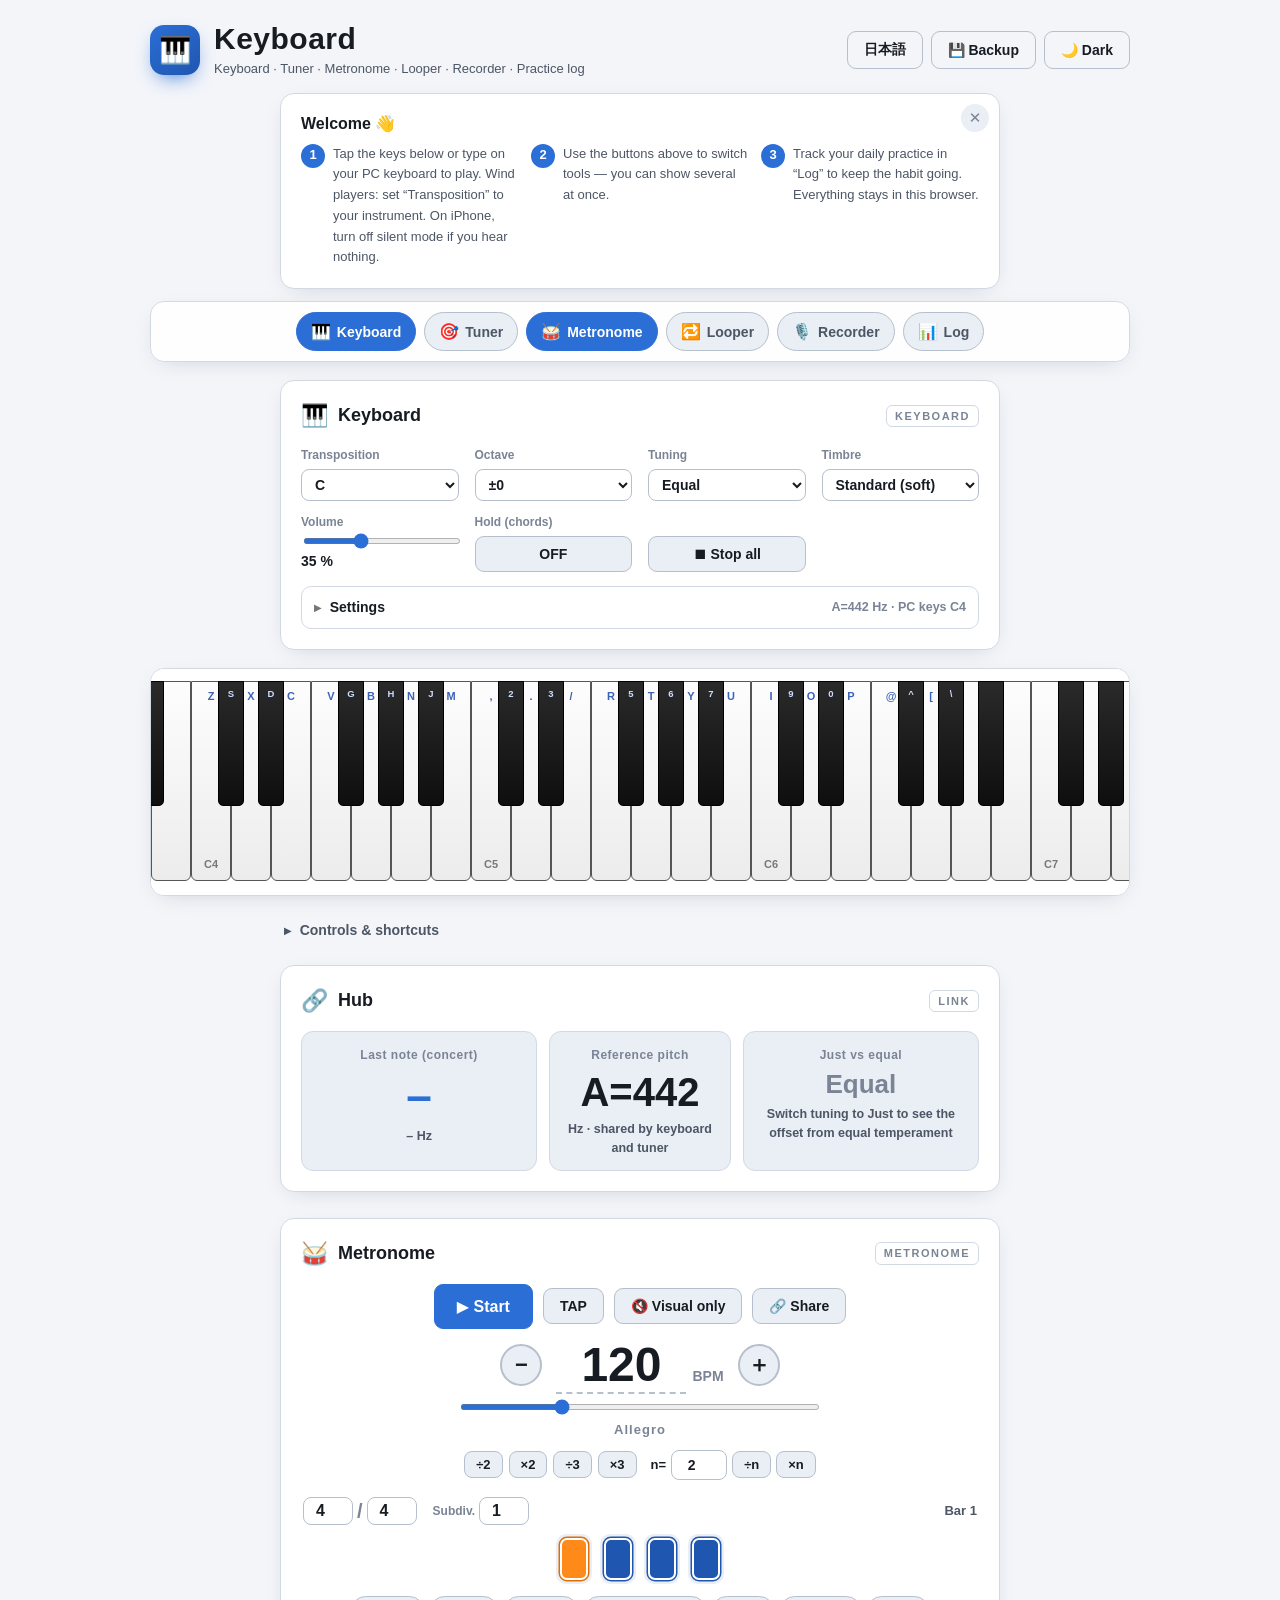
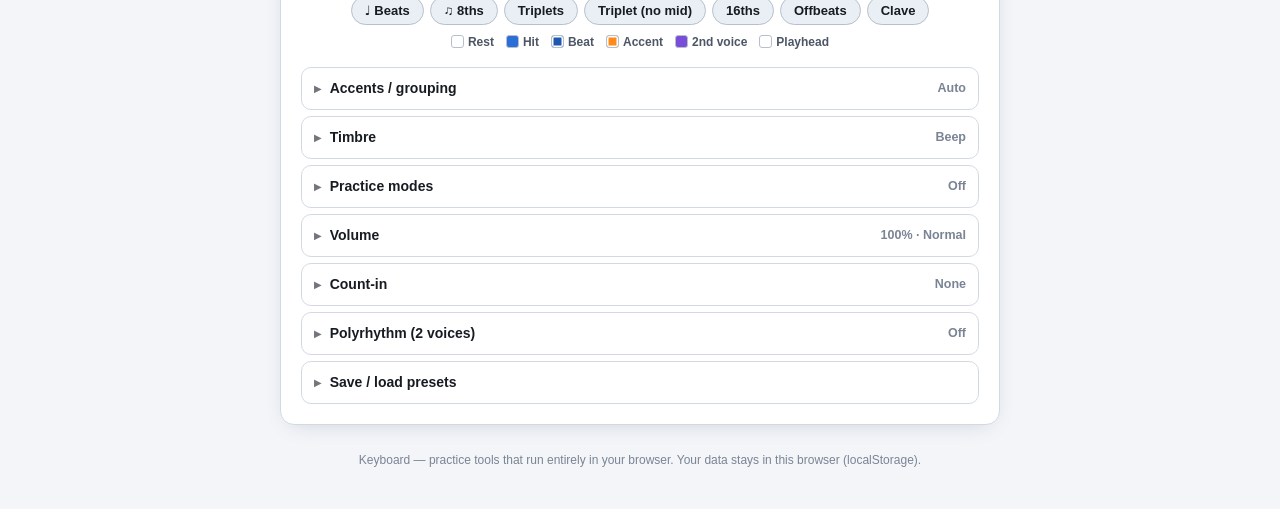
==== commit 88b5579b: "iOS: unlock audio on first touch so it plays in silent mode Co-Authored-By: Claude Opus 5 <noreply@a" ====
--- a/index.html
+++ b/index.html
@@ -11,11 +11,11 @@
 <link rel="apple-touch-icon" href="icon-192.png">
 <meta name="apple-mobile-web-app-capable" content="yes">
 <meta name="apple-mobile-web-app-title" content="Keyboard">
-<!-- OGP：公開時は og:image / og:url を絶対URLに書き換えてください -->
 <meta property="og:type" content="website">
+<meta property="og:url" content="https://aiwotukauakaunt-gif.github.io/keyboard/">
 <meta property="og:title" content="Keyboard — 鍵盤・チューナー・メトロノーム 練習ツール">
 <meta property="og:description" content="ブラウザだけで使える音楽練習ツール。鍵盤・チューナー・多機能メトロノーム・伴奏ループ・録音・練習記録がひとつに。">
-<meta property="og:image" content="og-image.png">
+<meta property="og:image" content="https://aiwotukauakaunt-gif.github.io/keyboard/og-image.png">
 <meta name="twitter:card" content="summary_large_image">
 <link rel="stylesheet" href="style.css">
 <script src="i18n.js"></script>
@@ -52,7 +52,7 @@
   <button class="welcome-x" id="welcomeClose" title="閉じる">✕</button>
   <div class="welcome-title">はじめまして 👋</div>
   <div class="welcome-steps">
-    <div class="welcome-step"><b>1</b><span>下の鍵盤を押すか、PCのキーを叩くと音が鳴ります。管楽器の人は「移調（管）」を自分の楽器に。</span></div>
+    <div class="welcome-step"><b>1</b><span>下の鍵盤を押すか、PCのキーを叩くと音が鳴ります。管楽器の人は「移調（管）」を自分の楽器に。iPhone で鳴らないときはマナーモードを解除してください。</span></div>
     <div class="welcome-step"><b>2</b><span>上のボタンでツールを切り替え。複数を同時に表示できます。</span></div>
     <div class="welcome-step"><b>3</b><span>「記録」で毎日の練習を残すと、続けやすくなります。データはこのブラウザの中だけに保存されます。</span></div>
   </div>
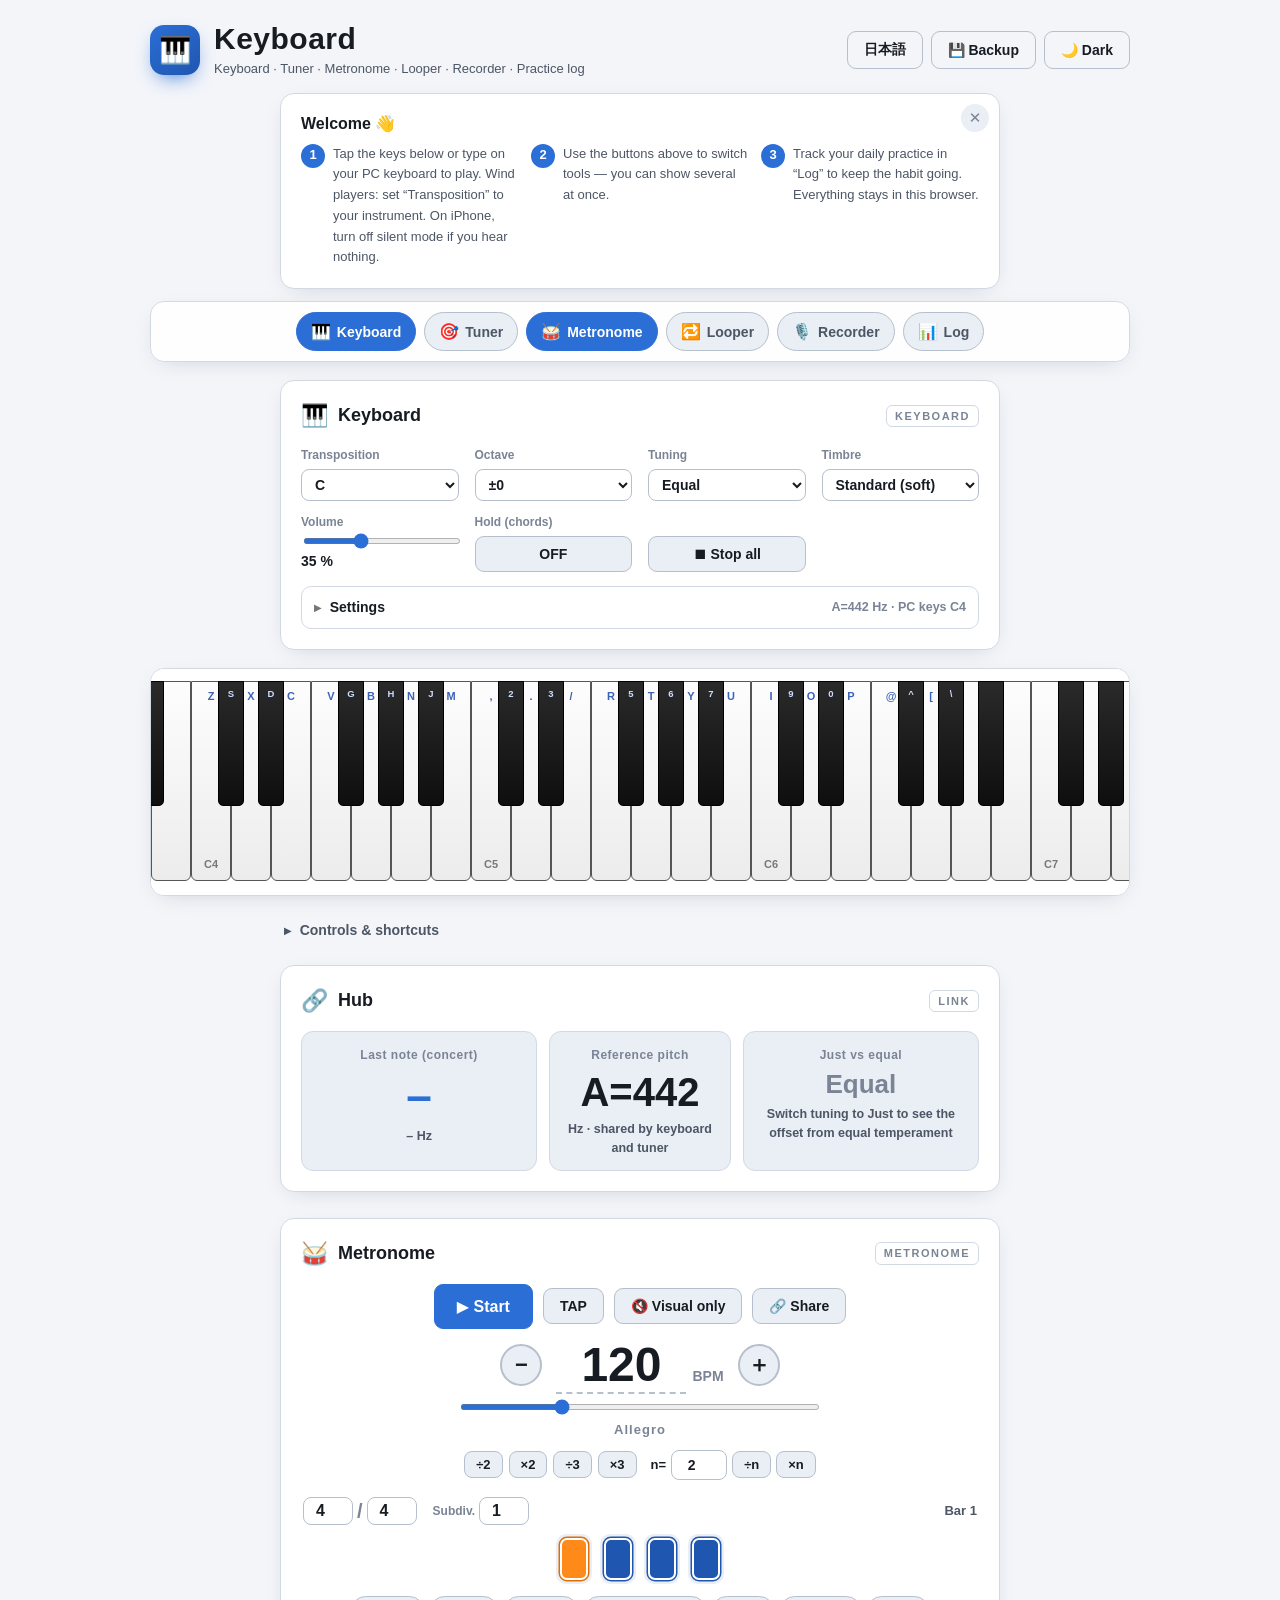
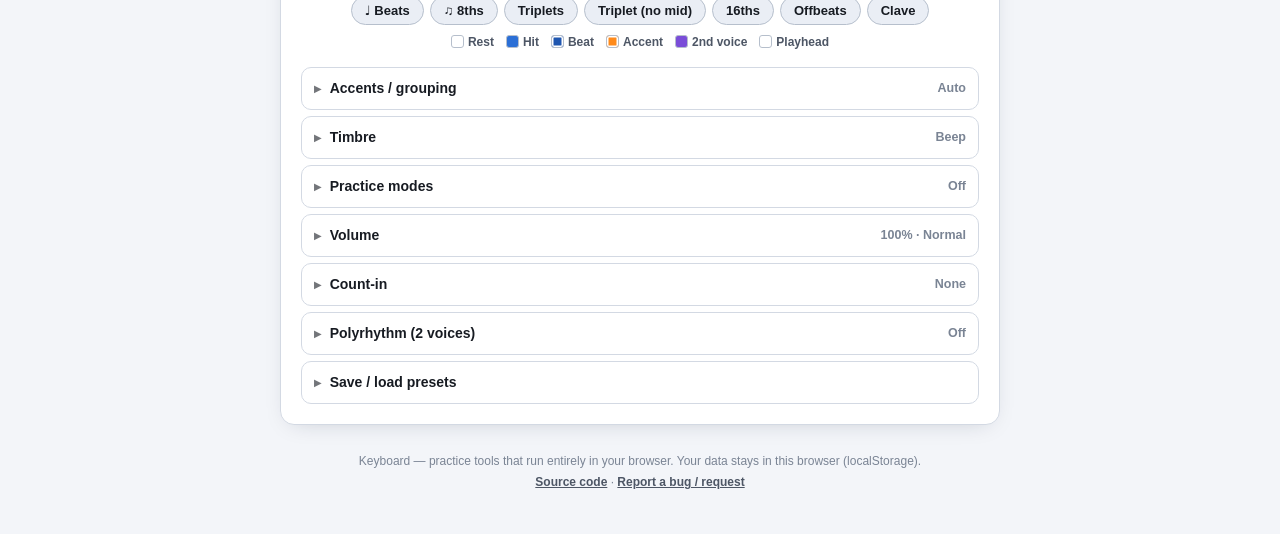
==== commit ceff947e: "Footer links to source and issues; English intro in README Co-Authored-By: Claude Opus 5 <noreply@an" ====
--- a/index.html
+++ b/index.html
@@ -705,7 +705,7 @@
 
 </section>
 
-<footer class="foot">Keyboard — ブラウザだけで動く練習ツール。データはこのブラウザ内（localStorage）にだけ保存されます。</footer>
+<footer class="foot">Keyboard — ブラウザだけで動く練習ツール。データはこのブラウザ内（localStorage）にだけ保存されます。<br><a href="https://github.com/aiwotukauakaunt-gif/keyboard" target="_blank" rel="noopener">ソースコード</a> ・ <a href="https://github.com/aiwotukauakaunt-gif/keyboard/issues" target="_blank" rel="noopener">不具合・要望はこちら</a></footer>
 
 
 <script src="core.js"></script>
--- a/style.css
+++ b/style.css
@@ -707,7 +707,8 @@
 .lp-track.muted .lp-mute { background: var(--warn); border-color: var(--warn); color: #1a1206; }
 
 /* ---------- フッター ---------- */
-.foot { text-align: center; font-size: 12px; color: var(--muted); margin-top: 24px; }
+.foot { text-align: center; font-size: 12px; color: var(--muted); margin-top: 24px; line-height: 1.8; }
+.foot a { color: var(--text-2); font-weight: 700; }
 
 /* ---------- スマホ ---------- */
 @media (max-width: 480px) {
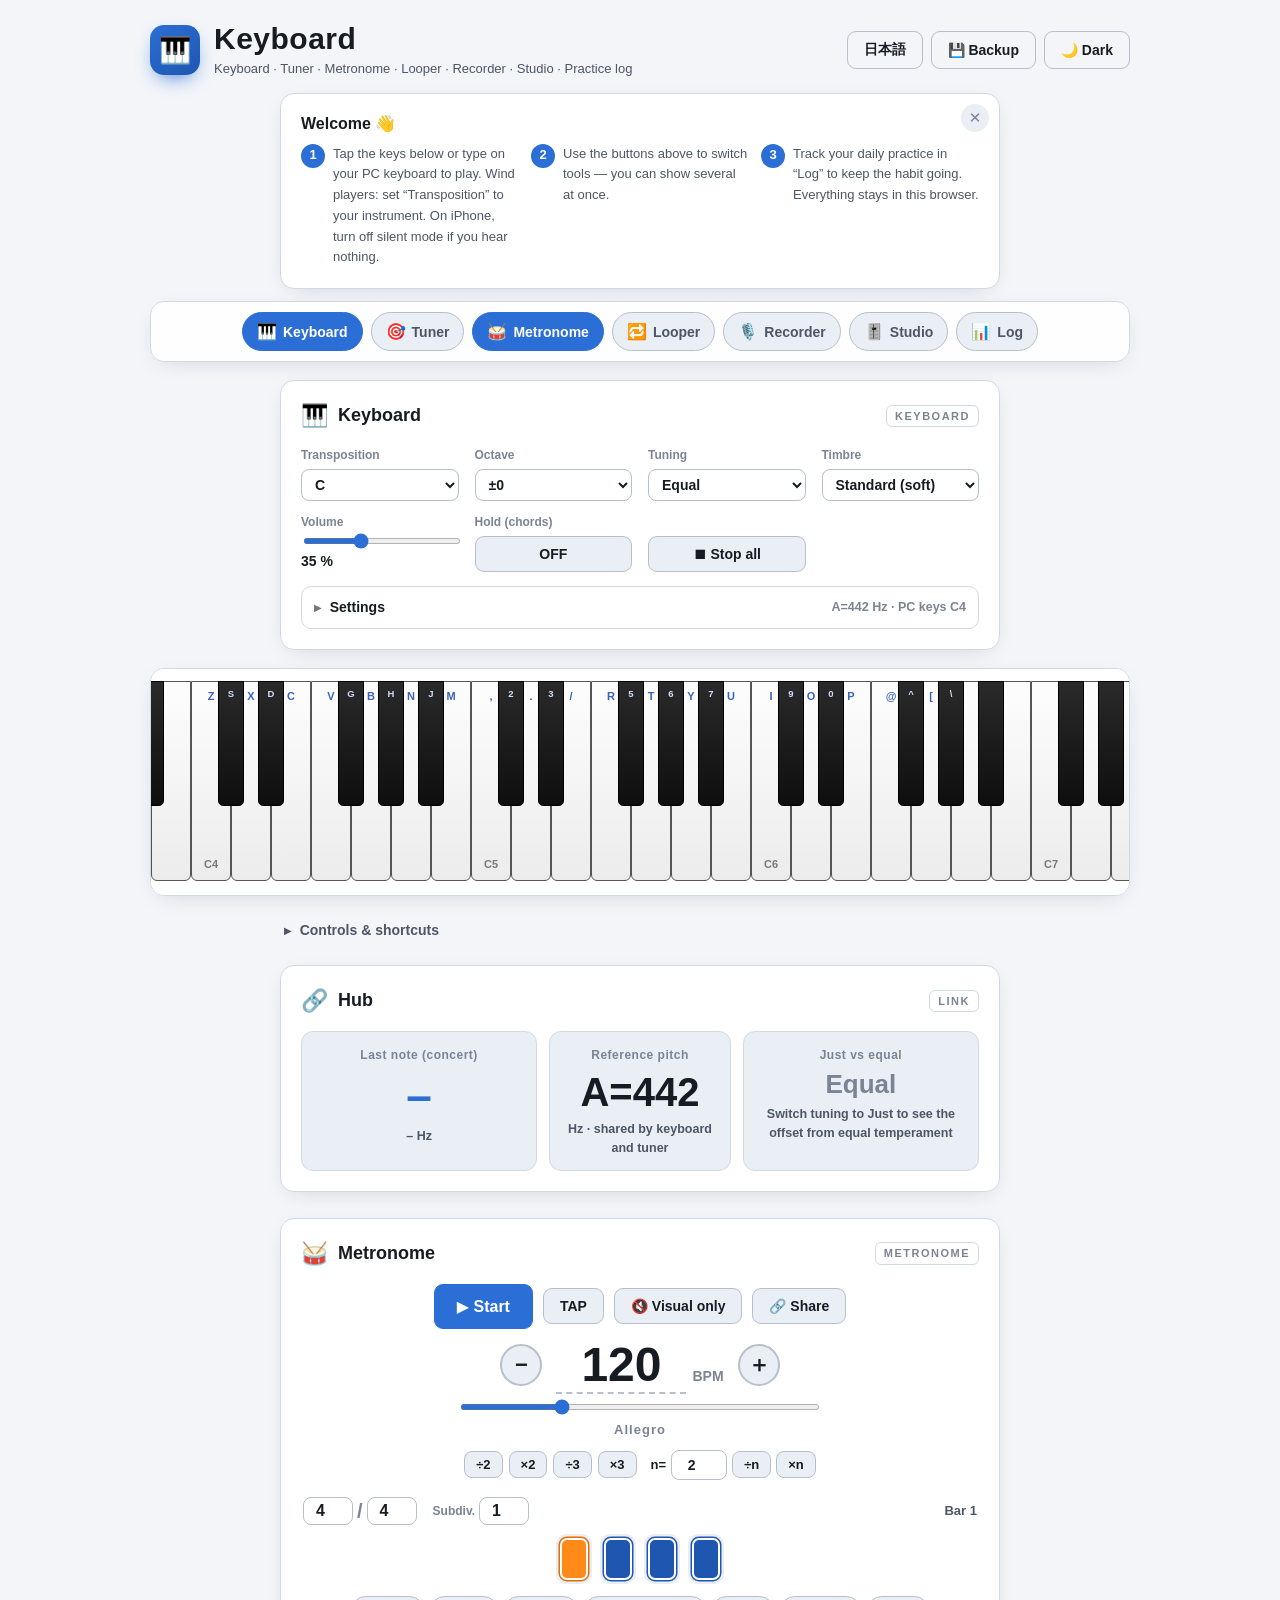
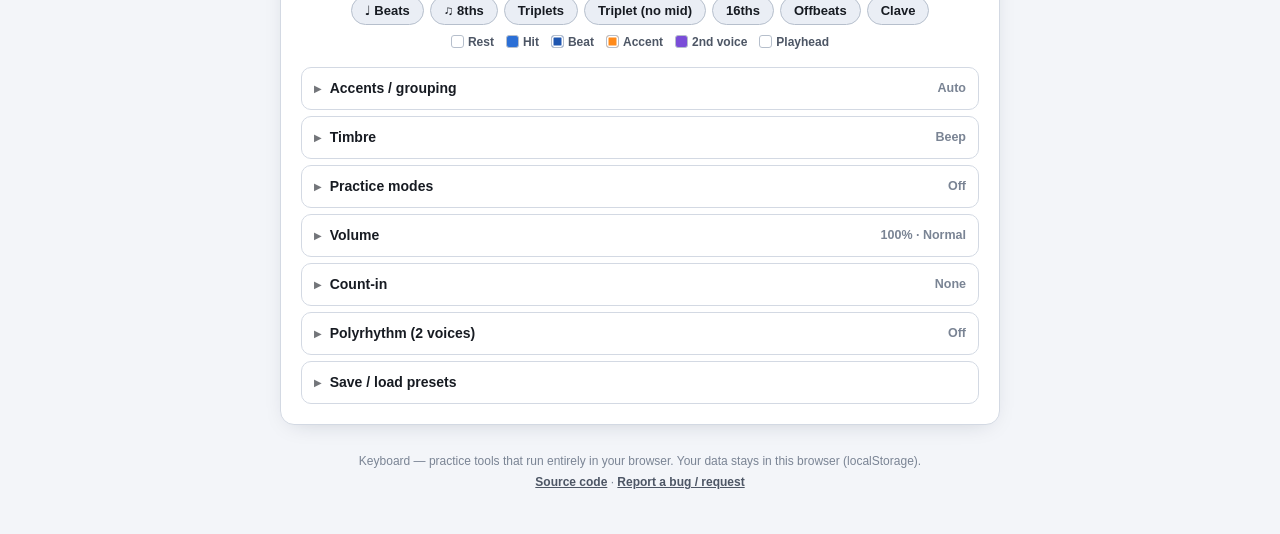
==== commit 1e13de60: "本格録音（Tonmeister）を同居させる - 「🎚️ 本格録音」タブ：record/index.html?host=keyboard を同一オリジンの iframe で開く（開いたときに初めて読み" ====
--- a/index.html
+++ b/index.html
@@ -2,7 +2,7 @@
 <html lang="ja">
 <head>
 <meta charset="UTF-8">
-<meta name="viewport" content="width=device-width, initial-scale=1.0">
+<meta name="viewport" content="width=device-width, initial-scale=1.0, maximum-scale=1.0, user-scalable=no, viewport-fit=cover">
 <title>Keyboard — 鍵盤・チューナー・メトロノーム 練習ツール</title>
 <meta name="description" content="ブラウザだけで使える音楽練習ツール。鍵盤・チューナー・多機能メトロノーム・伴奏ループ・録音・練習記録がひとつに。">
 <meta name="theme-color" content="#2b6fd6">
@@ -27,7 +27,7 @@
     <div class="brand-mark">🎹</div>
     <div>
       <h1 class="brand-name">Keyboard</h1>
-      <p class="brand-sub">鍵盤 · チューナー · メトロノーム · 伴奏ループ · 録音 · 練習記録</p>
+      <p class="brand-sub">鍵盤 · チューナー · メトロノーム · 伴奏ループ · 録音 · 本格録音 · 練習記録</p>
     </div>
   </div>
   <div class="head-actions">
@@ -64,6 +64,7 @@
   <button class="tab active" data-tab="metro"><span class="tab-ico">🥁</span>メトロノーム</button>
   <button class="tab" data-tab="loop"><span class="tab-ico">🔁</span>伴奏ループ</button>
   <button class="tab" data-tab="rec"><span class="tab-ico">🎙️</span>録音</button>
+  <button class="tab" data-tab="studio"><span class="tab-ico">🎚️</span>本格録音</button>
   <button class="tab" data-tab="track"><span class="tab-ico">📊</span>記録</button>
 </nav>
 
@@ -302,6 +303,8 @@
         </div>
         <canvas id="ltCanvas" class="lt-canvas" height="150"></canvas>
         <p class="note">音を伸ばすと自動で計測、音が切れると1回分として記録（1秒未満は無視）。</p>
+        <div class="section-title" style="margin-top:14px">音ごとのまとめ</div>
+        <div class="lt-sum" id="ltSummary"></div>
         <div class="row" style="justify-content:space-between;margin-top:12px">
           <span class="section-title" style="margin:0">最近の結果</span>
           <button id="ltClear" class="cbtn">結果を消す</button>
@@ -520,6 +523,17 @@
     </div>
     <p class="note" id="recNote">録音はこのブラウザ内に保存され、リロードしても残ります。</p>
     <div class="rec-list" id="recList"></div>
+    <p class="note studio-hint">もっと本格的に録るなら → <button type="button" class="linkbtn" id="toStudio">🎚️ 本格録音</button>（マイクの音をそのまま 24bit で。鍵盤やメトロノームの音は別トラックに）</p>
+  </div>
+</section>
+
+<!-- ===================== 本格録音（Tonmeister） ===================== -->
+<section class="tabpane" data-pane="studio">
+  <div class="card studio-card">
+    <div class="card-title"><span class="ico">🎚️</span>本格録音<span class="card-tag">Tonmeister</span></div>
+    <p class="desc">楽器のための録音機。マイクの音を、ブラウザの加工なしにそのまま残します（True Peak メーター・押す前の音も残す・24bit / FLAC）。鍵盤・メトロノーム・伴奏ループの音は<b>別のトラック</b>に録るので、マイクの録りは素のまま。<a class="studio-open" href="record/index.html" target="_blank" rel="noopener">別ウィンドウで開く ↗</a></p>
+    <div class="studio-frame"><iframe id="studioFrame" title="本格録音" allow="microphone; autoplay" data-src="record/index.html?host=keyboard"></iframe></div>
+    <p class="note">録音はこのブラウザの中（OPFS）に残り、「録音一覧」から書き出せます。マイクの許可を求められたら許してください。</p>
   </div>
 </section>
 
--- a/style.css
+++ b/style.css
@@ -111,6 +111,9 @@
 * { box-sizing: border-box; }
 [hidden] { display: none !important; }
 html { -webkit-text-size-adjust: 100%; }
+/* スマホ：ダブルタップ拡大・ピンチ拡大を無効化（楽器操作を優先） */
+html, body { touch-action: manipulation; }
+button, .mg-cell, .chip, .tab { touch-action: manipulation; }
 body {
   margin: 0;
   font-family: var(--font);
@@ -691,6 +694,15 @@
 .lt-row .lt-pct { color: var(--success); font-weight: 800; }
 .lt-row .lt-pct.bad { color: var(--accent); }
 .lt-row .lt-meta { color: var(--text-2); font-size: 12px; }
+.lt-sum { display: flex; flex-direction: column; gap: 4px; }
+.lt-sum-row { display: grid; grid-template-columns: 56px 48px 1fr auto; align-items: center; gap: 10px; font-size: 13px; font-weight: 700; padding: 4px 10px; font-variant-numeric: tabular-nums; }
+.lt-sum-row .lt-n { font-size: 16px; font-weight: 800; font-family: var(--font-num); }
+.lt-sum-pct { font-weight: 800; color: var(--text-2); }
+.lt-sum-row.good .lt-sum-pct { color: var(--success); } .lt-sum-row.bad .lt-sum-pct { color: var(--accent); }
+.lt-sum-bar { height: 8px; border-radius: 4px; background: var(--surface-3); overflow: hidden; }
+.lt-sum-bar i { display: block; height: 100%; background: var(--primary); }
+.lt-sum-row.good .lt-sum-bar i { background: var(--success); } .lt-sum-row.bad .lt-sum-bar i { background: var(--accent); }
+.lt-sum-row .lt-meta { color: var(--muted); font-size: 12px; }
 @media (max-width: 480px) { .lt-live { grid-template-columns: repeat(2, 1fr); } }
 
 /* ---------- 伴奏ループ：トラック ---------- */
@@ -723,3 +735,14 @@
   .toolbar { padding: 8px 8px; gap: 6px; }
   .toolbar-lab { display: none; }
 }
+
+/* ---------- 本格録音（Tonmeister を枠に入れる） ---------- */
+.studio-card { width: min(1100px, 100%); }
+.studio-card .desc a.studio-open { margin-left: 8px; white-space: nowrap; }
+.studio-frame {
+  border-radius: var(--radius-sm); overflow: hidden; border: 1px solid var(--border-strong);
+  background: #0C0B09; /* 中身（録音機）は黒。器材らしく、ライト/ダークどちらの外側にも合う */
+}
+.studio-frame iframe { display: block; width: 100%; height: min(80vh, 900px); border: 0; background: #0C0B09; }
+.linkbtn { background: none; border: 0; padding: 0; color: var(--primary); font: inherit; font-weight: 700; cursor: pointer; text-decoration: underline; }
+@media (max-width: 640px) { .studio-frame iframe { height: 85vh; } .studio-card { padding: 12px 10px 14px; } }
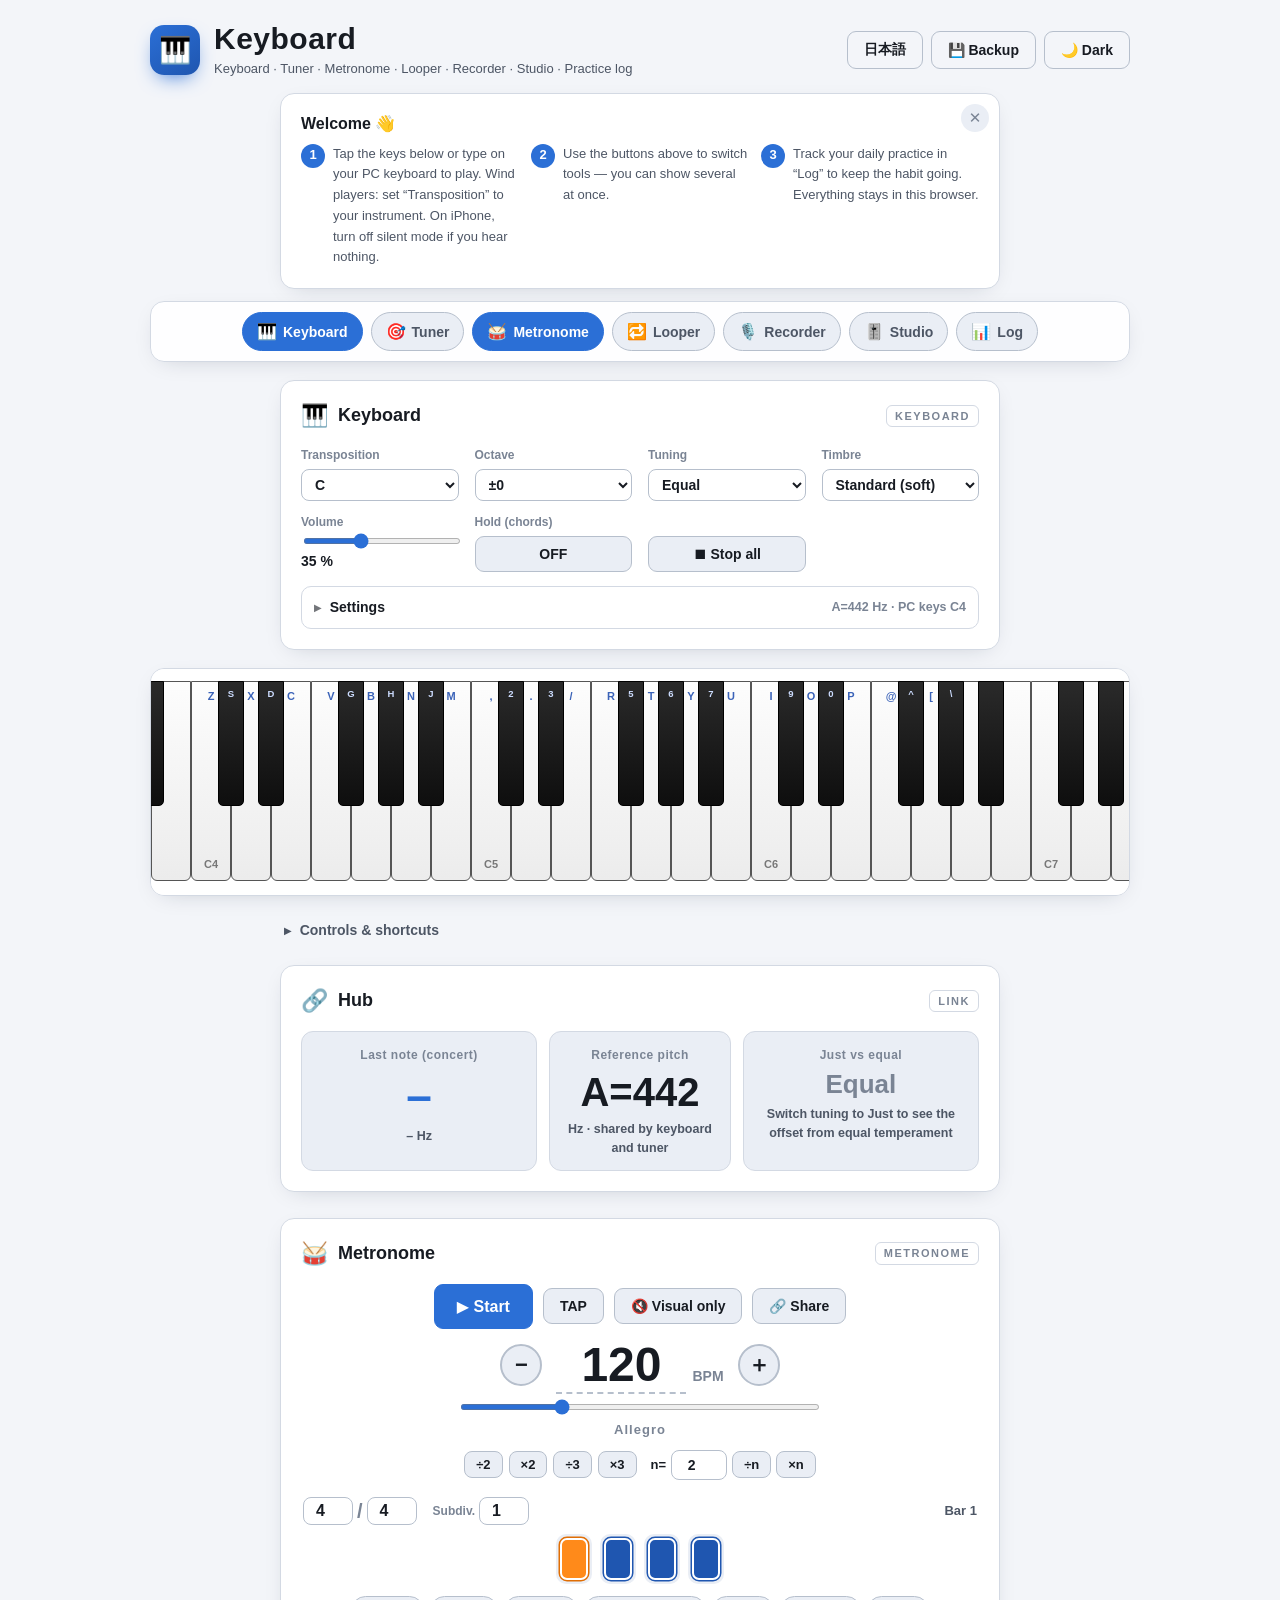
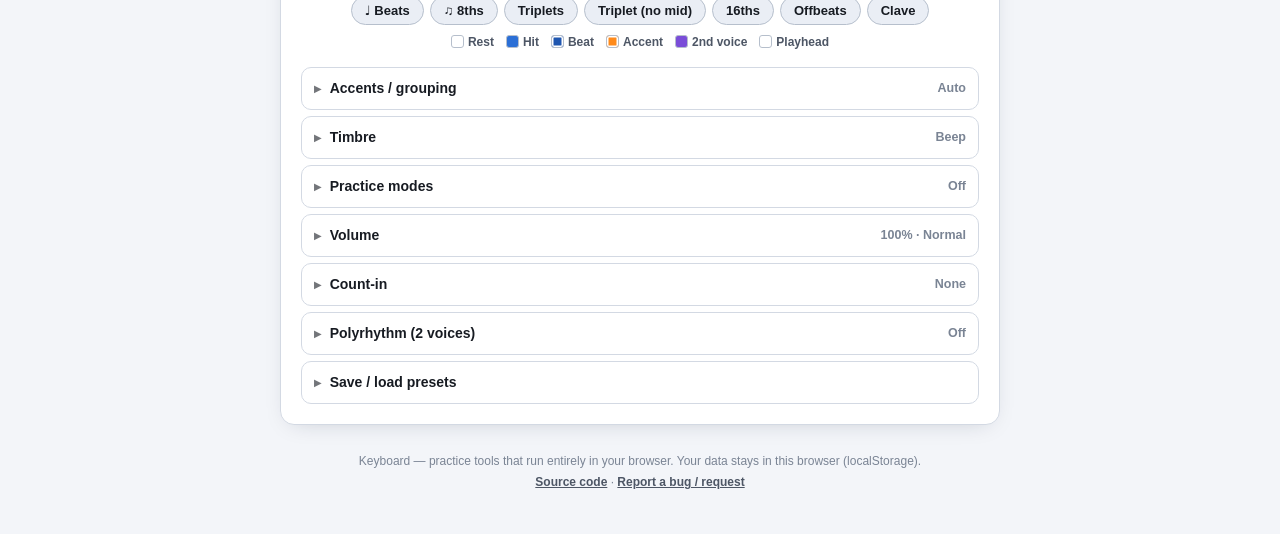
==== commit 26cbb9ac: "本格録音：配色の追従・練習記録との行き来（本数と長さ、テイク名にメニュー項目） - record/：tonmeister 2d5d405 を同期（host-keyboard.css・palette.j" ====
--- a/index.html
+++ b/index.html
@@ -575,6 +575,7 @@
           🔥 <b id="logStreak">0</b>日連続 ・ 今週 <b id="lgWeekOf">0/5日</b>
           <span class="lg-line-sub">・ <span id="lgWeekStreak">0</span>週連続 ・ 最低ライン <span id="minGoalShow">5</span>分 ・ 通算 <span id="logTotal">0</span>分</span>
         </div>
+        <div class="lg-line lg-takes" id="lgTakes" hidden>🎚️ 今日の本格録音 <b id="lgTakesN">0</b>本 ・ <span id="lgTakesSec">0:00</span><span class="lg-line-sub" id="lgTakesLast"></span></div>
         <div class="lg-timer">
           <button id="logBtn" class="btn big primary">▶ 練習開始</button>
           <span id="logElapsed" class="rec-time">00:00</span>
--- a/style.css
+++ b/style.css
@@ -736,13 +736,16 @@
   .toolbar-lab { display: none; }
 }
 
+.lg-takes { margin-top: 2px; }
+.lg-takes .lg-line-sub { margin-left: 6px; }
+
 /* ---------- 本格録音（Tonmeister を枠に入れる） ---------- */
 .studio-card { width: min(1100px, 100%); }
 .studio-card .desc a.studio-open { margin-left: 8px; white-space: nowrap; }
 .studio-frame {
   border-radius: var(--radius-sm); overflow: hidden; border: 1px solid var(--border-strong);
-  background: #0C0B09; /* 中身（録音機）は黒。器材らしく、ライト/ダークどちらの外側にも合う */
-}
-.studio-frame iframe { display: block; width: 100%; height: min(80vh, 900px); border: 0; background: #0C0B09; }
+  background: var(--bg); /* 中身（録音機）は record/css/host-keyboard.css でこちらの配色に揃う */
+}
+.studio-frame iframe { display: block; width: 100%; height: min(80vh, 900px); border: 0; background: var(--bg); }
 .linkbtn { background: none; border: 0; padding: 0; color: var(--primary); font: inherit; font-weight: 700; cursor: pointer; text-decoration: underline; }
 @media (max-width: 640px) { .studio-frame iframe { height: 85vh; } .studio-card { padding: 12px 10px 14px; } }
